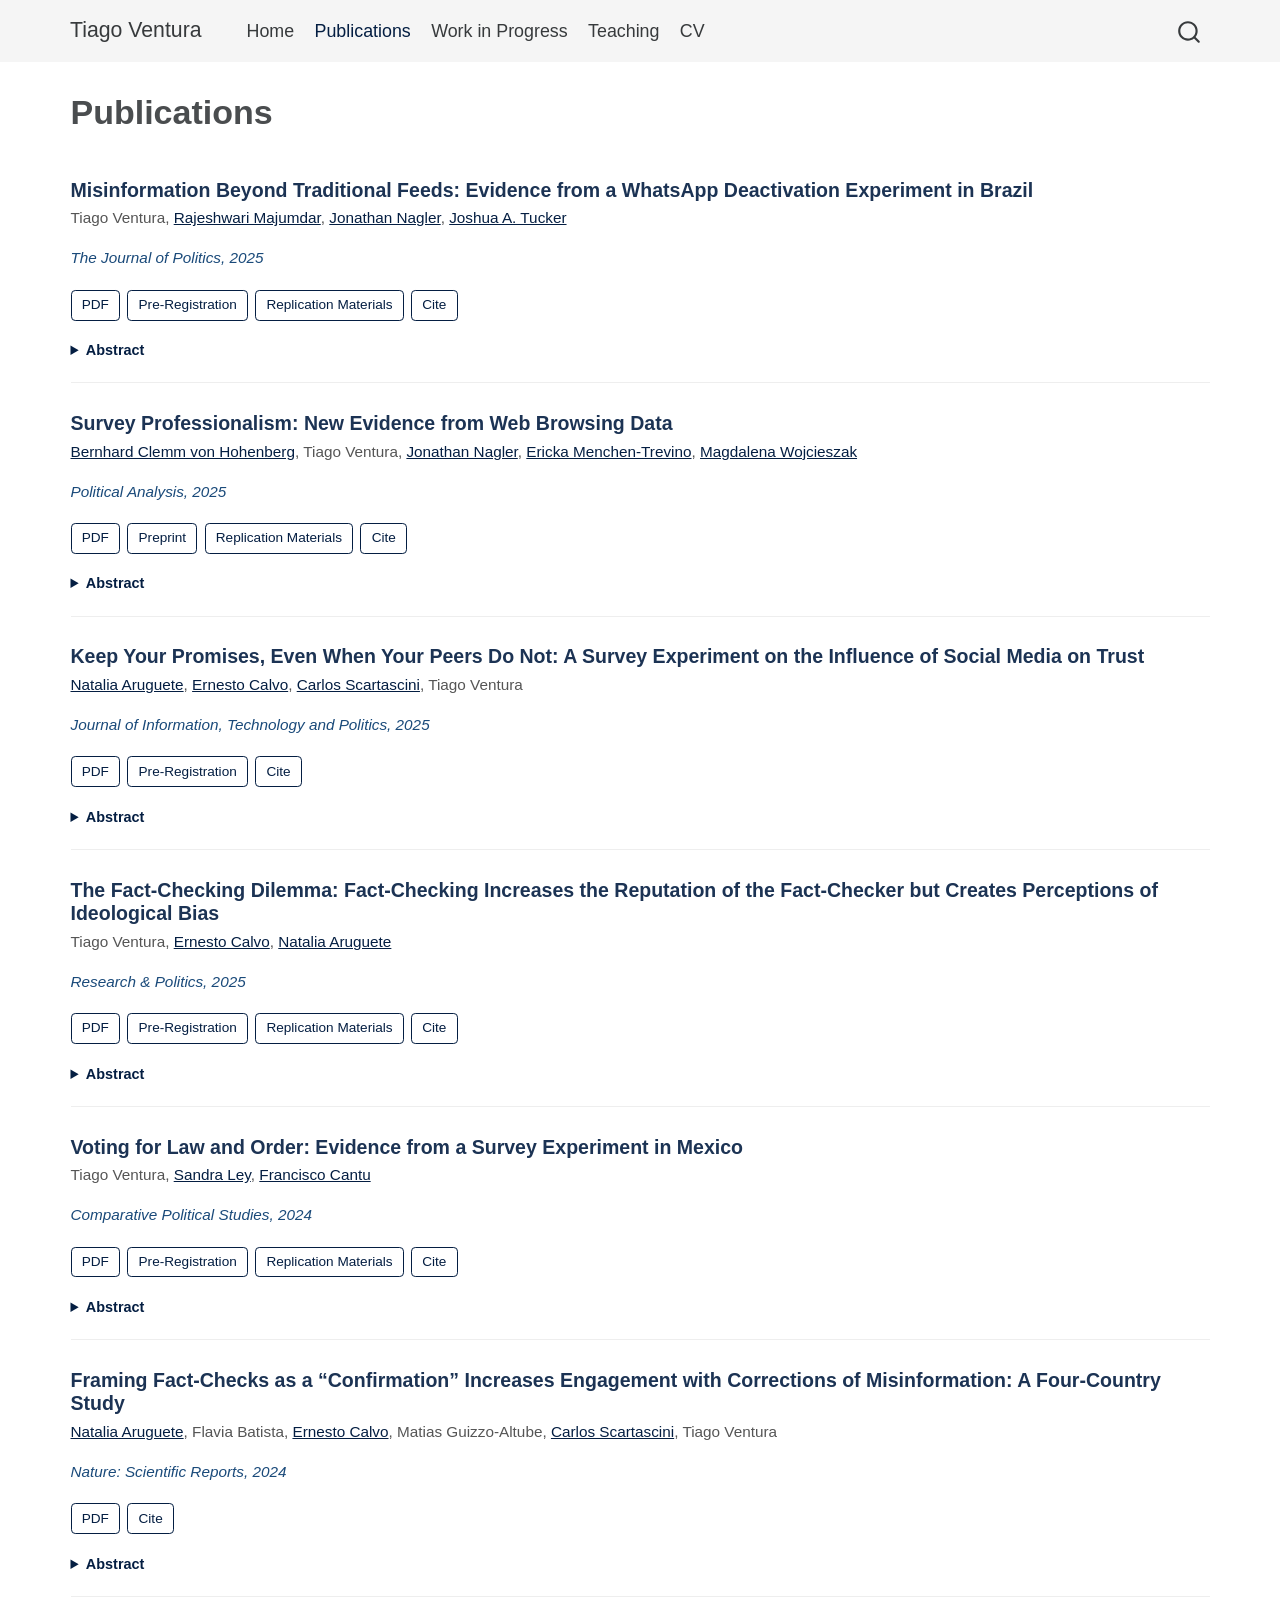
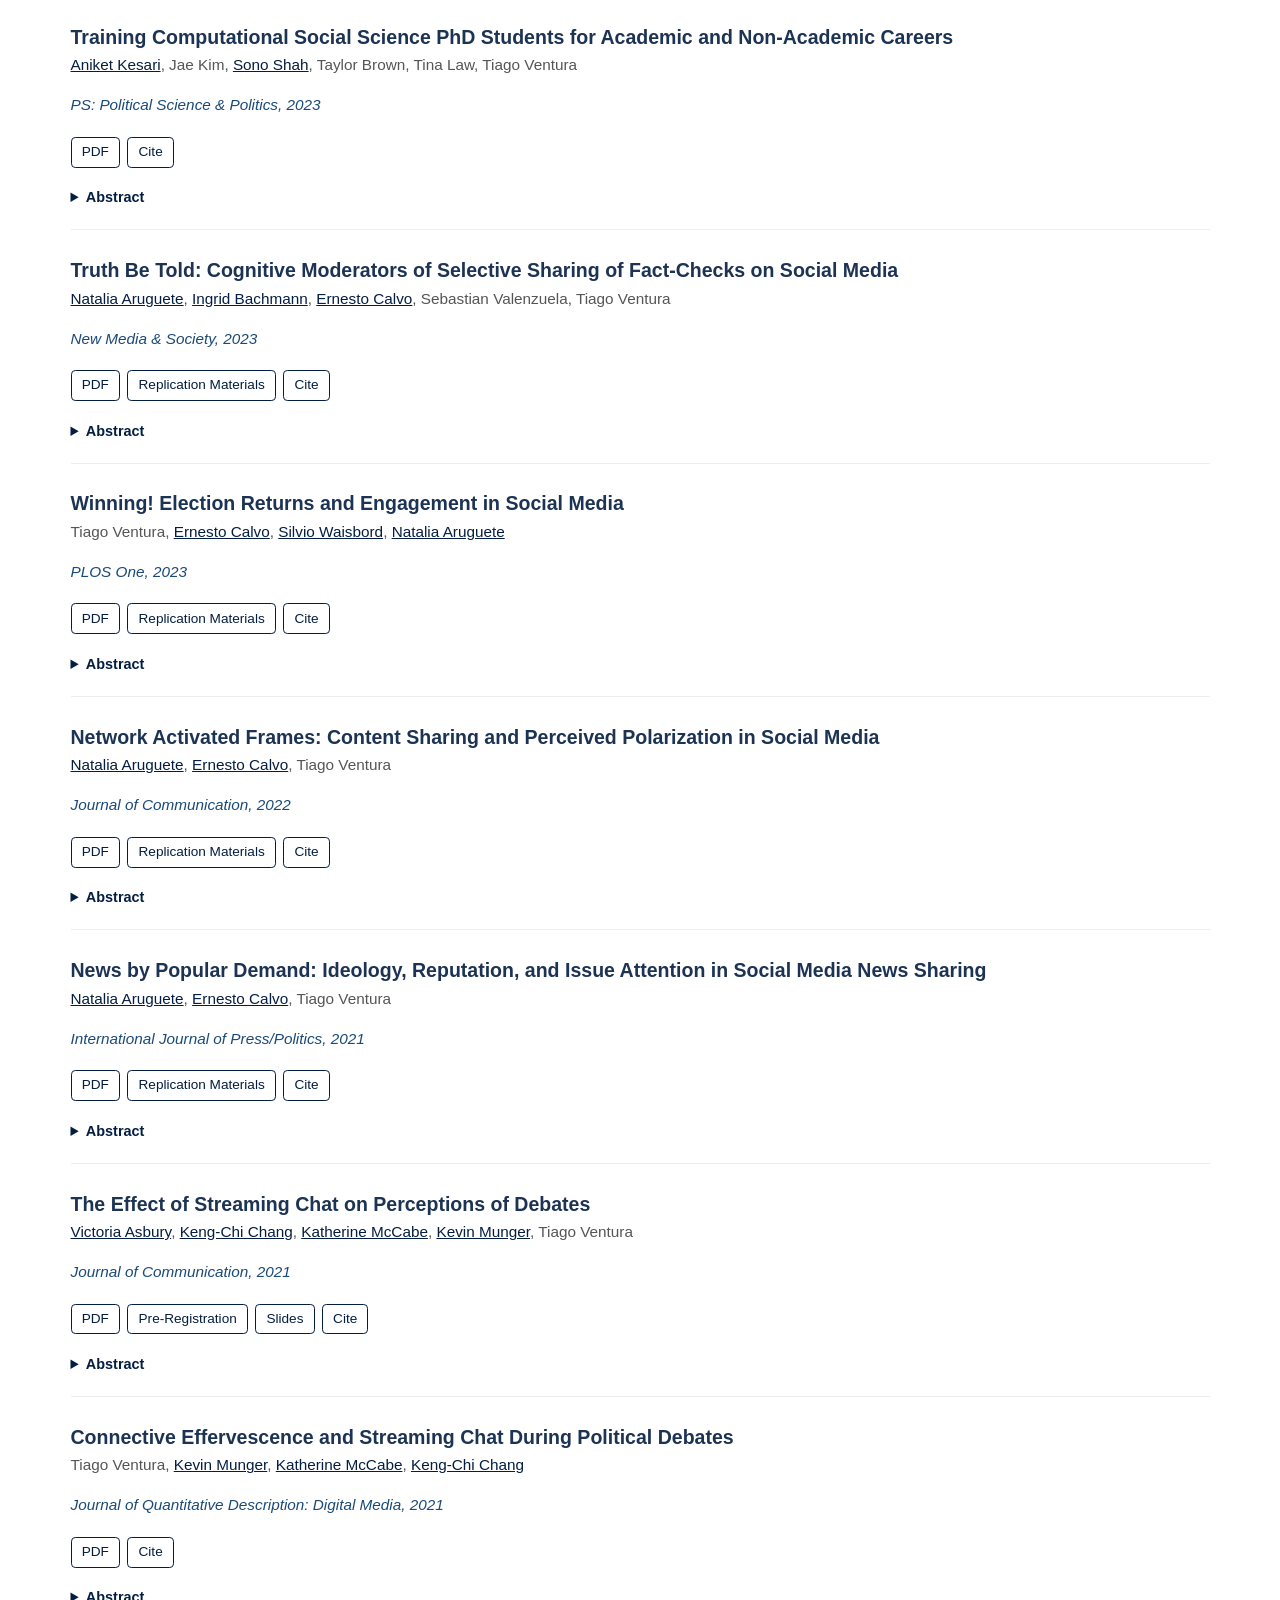
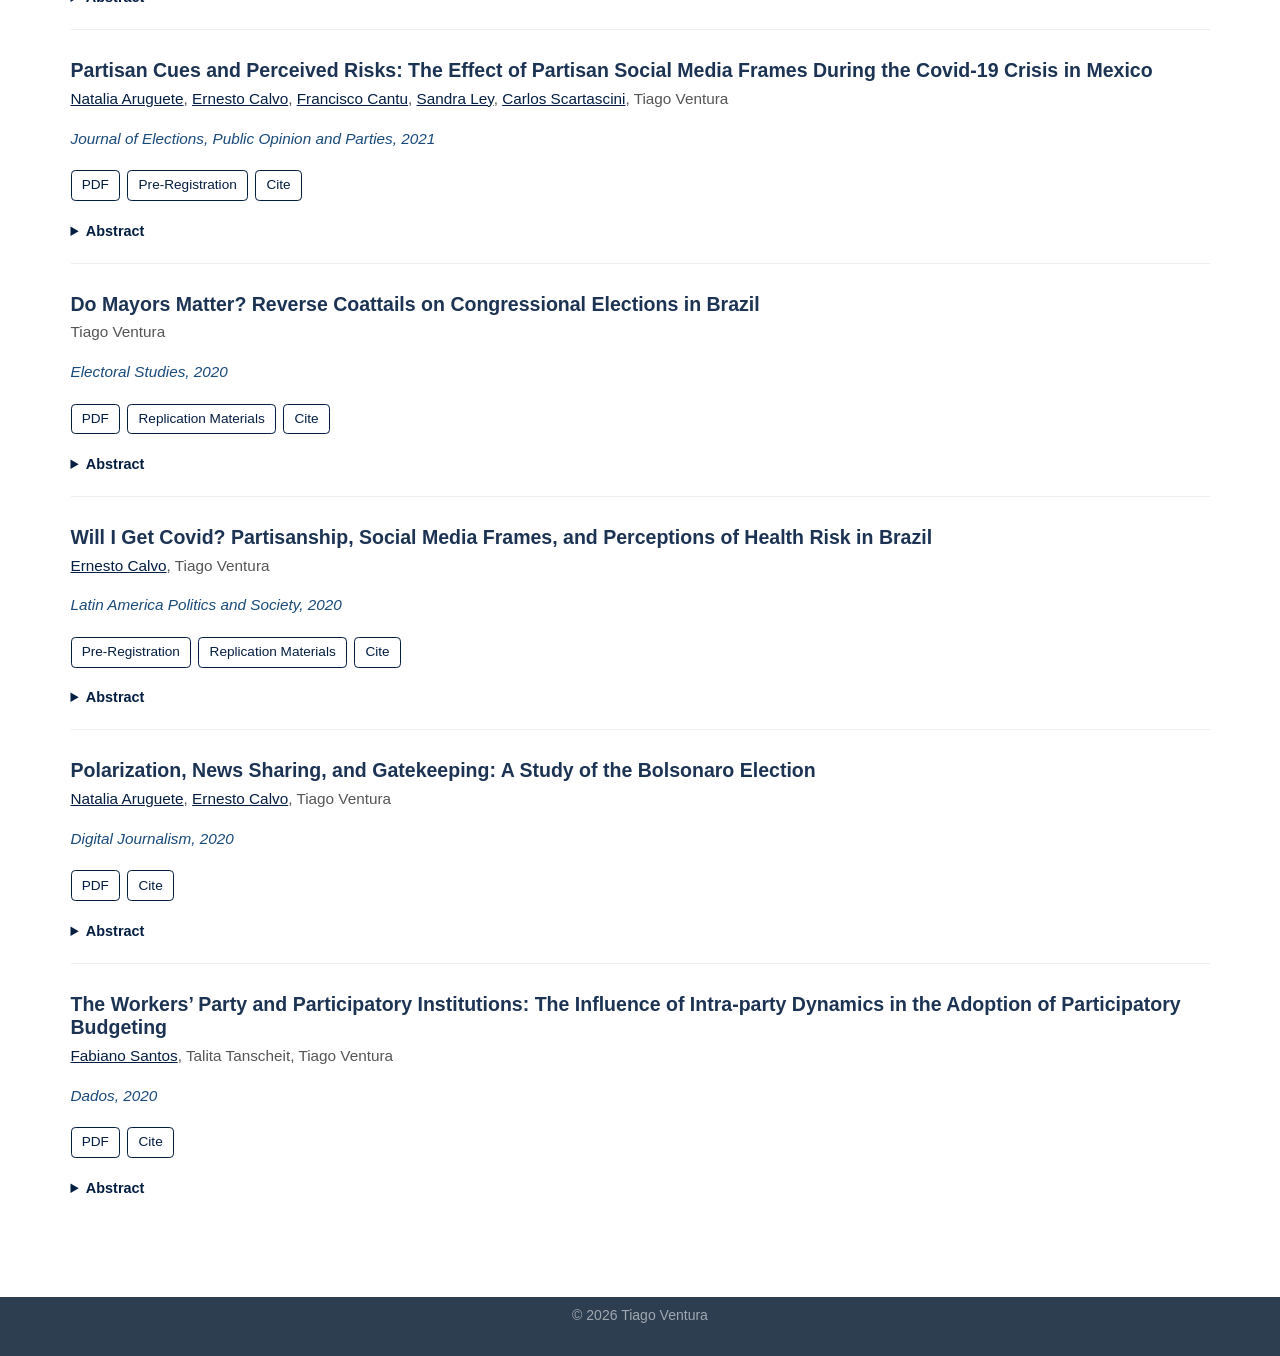
==== docs/publications/index.html @ e1213874 "Initial Quarto website migration from Hugo Academic" ====
<!DOCTYPE html>
<html xmlns="http://www.w3.org/1999/xhtml" lang="en" xml:lang="en"><head>

<meta charset="utf-8">
<meta name="generator" content="quarto-1.3.450">

<meta name="viewport" content="width=device-width, initial-scale=1.0, user-scalable=yes">


<title>Tiago Ventura - Publications</title>
<style>
code{white-space: pre-wrap;}
span.smallcaps{font-variant: small-caps;}
div.columns{display: flex; gap: min(4vw, 1.5em);}
div.column{flex: auto; overflow-x: auto;}
div.hanging-indent{margin-left: 1.5em; text-indent: -1.5em;}
ul.task-list{list-style: none;}
ul.task-list li input[type="checkbox"] {
  width: 0.8em;
  margin: 0 0.8em 0.2em -1em; /* quarto-specific, see https://github.com/quarto-dev/quarto-cli/issues/4556 */ 
  vertical-align: middle;
}
</style>


<script src="../site_libs/quarto-nav/quarto-nav.js"></script>
<script src="../site_libs/quarto-nav/headroom.min.js"></script>
<script src="../site_libs/clipboard/clipboard.min.js"></script>
<script src="../site_libs/quarto-search/autocomplete.umd.js"></script>
<script src="../site_libs/quarto-search/fuse.min.js"></script>
<script src="../site_libs/quarto-search/quarto-search.js"></script>
<meta name="quarto:offset" content="../">
<script src="../site_libs/quarto-html/quarto.js"></script>
<script src="../site_libs/quarto-html/popper.min.js"></script>
<script src="../site_libs/quarto-html/tippy.umd.min.js"></script>
<script src="../site_libs/quarto-html/anchor.min.js"></script>
<link href="../site_libs/quarto-html/tippy.css" rel="stylesheet">
<link href="../site_libs/quarto-html/quarto-syntax-highlighting.css" rel="stylesheet" id="quarto-text-highlighting-styles">
<script src="../site_libs/bootstrap/bootstrap.min.js"></script>
<link href="../site_libs/bootstrap/bootstrap-icons.css" rel="stylesheet">
<link href="../site_libs/bootstrap/bootstrap.min.css" rel="stylesheet" id="quarto-bootstrap" data-mode="light">
<script id="quarto-search-options" type="application/json">{
  "location": "navbar",
  "copy-button": false,
  "collapse-after": 3,
  "panel-placement": "end",
  "type": "overlay",
  "limit": 20,
  "language": {
    "search-no-results-text": "No results",
    "search-matching-documents-text": "matching documents",
    "search-copy-link-title": "Copy link to search",
    "search-hide-matches-text": "Hide additional matches",
    "search-more-match-text": "more match in this document",
    "search-more-matches-text": "more matches in this document",
    "search-clear-button-title": "Clear",
    "search-detached-cancel-button-title": "Cancel",
    "search-submit-button-title": "Submit",
    "search-label": "Search"
  }
}</script>
<script async="" src="https://www.googletagmanager.com/gtag/js?id=G-NC4JB8T01M"></script>

<script type="text/javascript">

window.dataLayer = window.dataLayer || [];
function gtag(){dataLayer.push(arguments);}
gtag('js', new Date());
gtag('config', 'G-NC4JB8T01M', { 'anonymize_ip': true});
</script>


<link rel="stylesheet" href="../styles.css">
</head>

<body class="nav-fixed fullcontent">

<div id="quarto-search-results"></div>
  <header id="quarto-header" class="headroom fixed-top">
    <nav class="navbar navbar-expand-lg navbar-dark ">
      <div class="navbar-container container-fluid">
      <div class="navbar-brand-container">
    <a class="navbar-brand" href="../index.html">
    <span class="navbar-title">Tiago Ventura</span>
    </a>
  </div>
            <div id="quarto-search" class="" title="Search"></div>
          <button class="navbar-toggler" type="button" data-bs-toggle="collapse" data-bs-target="#navbarCollapse" aria-controls="navbarCollapse" aria-expanded="false" aria-label="Toggle navigation" onclick="if (window.quartoToggleHeadroom) { window.quartoToggleHeadroom(); }">
  <span class="navbar-toggler-icon"></span>
</button>
          <div class="collapse navbar-collapse" id="navbarCollapse">
            <ul class="navbar-nav navbar-nav-scroll me-auto">
  <li class="nav-item">
    <a class="nav-link" href="../index.html" rel="" target="">
 <span class="menu-text">Home</span></a>
  </li>  
  <li class="nav-item">
    <a class="nav-link active" href="../publications/index.html" rel="" target="" aria-current="page">
 <span class="menu-text">Publications</span></a>
  </li>  
  <li class="nav-item">
    <a class="nav-link" href="../work-in-progress/index.html" rel="" target="">
 <span class="menu-text">Work in Progress</span></a>
  </li>  
  <li class="nav-item">
    <a class="nav-link" href="../teaching.html" rel="" target="">
 <span class="menu-text">Teaching</span></a>
  </li>  
  <li class="nav-item">
    <a class="nav-link" href="../files/cv2.pdf" rel="" target="">
 <span class="menu-text">CV</span></a>
  </li>  
</ul>
            <div class="quarto-navbar-tools ms-auto">
</div>
          </div> <!-- /navcollapse -->
      </div> <!-- /container-fluid -->
    </nav>
</header>
<!-- content -->
<div id="quarto-content" class="quarto-container page-columns page-rows-contents page-layout-article page-navbar">
<!-- sidebar -->
<!-- margin-sidebar -->
    
<!-- main -->
<main class="content" id="quarto-document-content">

<header id="title-block-header" class="quarto-title-block default">
<div class="quarto-title">
<h1 class="title">Publications</h1>
</div>



<div class="quarto-title-meta">

    
  
    
  </div>
  

</header>

<section id="misinformation-beyond-traditional-feeds-evidence-from-a-whatsapp-deactivation-experiment-in-brazil" class="level3 pub-entry">
<h3 class="anchored" data-anchor-id="misinformation-beyond-traditional-feeds-evidence-from-a-whatsapp-deactivation-experiment-in-brazil">Misinformation Beyond Traditional Feeds: Evidence from a WhatsApp Deactivation Experiment in Brazil</h3>
<div class="pub-authors">
<p>Tiago Ventura, <a href="https://r-majumdar.github.io/" target="_blank">Rajeshwari Majumdar</a>, <a href="https://as.nyu.edu/faculty/jonathan-nagler.html" target="_blank">Jonathan Nagler</a>, <a href="https://wp.nyu.edu/fas-joshuatucker/" target="_blank">Joshua A. Tucker</a></p>
</div>
<div class="pub-venue">
<p>The Journal of Politics, 2025</p>
</div>
<div class="pub-links">
<p><a href="https://www.journals.uchicago.edu/doi/10.1086/737172" target="_blank">PDF</a> <a href="https://osf.io/qxk9b" target="_blank">Pre-Registration</a> <a href="https://dataverse.harvard.edu/dataset.xhtml?persistentId=doi:10.7910/DVN/FWHDPY" target="_blank">Replication Materials</a> <a href="../files/bib/ventura2025whatsapp.bib">Cite</a></p>
</div>
<details class="pub-abstract-toggle">
<summary>
Abstract
</summary>
Most advanced democracies associate misinformation with feed-based platforms (Twitter, Facebook); but Global South countries experience misinformation via messaging apps like WhatsApp. We deploy a multimedia deactivation experiment testing misinformation exposure reduction on WhatsApp before the 2022 Brazil Presidential election. Our intervention significantly reduced false rumors recall. Consistent with mass media minimal effects theories, short-term information environment change didn’t significantly alter belief accuracy, political polarization, or well-being.
</details>
</section>
<section id="survey-professionalism-new-evidence-from-web-browsing-data" class="level3 pub-entry">
<h3 class="anchored" data-anchor-id="survey-professionalism-new-evidence-from-web-browsing-data">Survey Professionalism: New Evidence from Web Browsing Data</h3>
<div class="pub-authors">
<p><a href="https://bernhardclemm.com/" target="_blank">Bernhard Clemm von Hohenberg</a>, Tiago Ventura, <a href="https://as.nyu.edu/faculty/jonathan-nagler.html" target="_blank">Jonathan Nagler</a>, <a href="https://erickaakcire.github.io/" target="_blank">Ericka Menchen-Trevino</a>, <a href="https://communication.ucdavis.edu/people/magdalena-wojcieszak" target="_blank">Magdalena Wojcieszak</a></p>
</div>
<div class="pub-venue">
<p>Political Analysis, 2025</p>
</div>
<div class="pub-links">
<p><a href="https://www.cambridge.org/core/journals/political-analysis/article/survey-professionalism-new-evidence-from-web-browsing-data/552625B9C6C5F32BA1DD69435043C184#article" target="_blank">PDF</a> <a href="https://osf.io/preprints/osf/jxdc8_v1" target="_blank">Preprint</a> <a href="https://dataverse.harvard.edu/citation?persistentId=doi:10.7910/DVN/PY8COU" target="_blank">Replication Materials</a> <a href="../files/bib/clemm2025professional.bib">Cite</a></p>
</div>
<details class="pub-abstract-toggle">
<summary>
Abstract
</summary>
Online panels are important for political science research, but panelist compensation incentivizes “survey professionals” raising data quality concerns. We explore three US samples donating browsing data via Lucid, YouGov, Facebook (n=3,886). Survey professionalism is common but varies: conservatively 1.7% Facebook, 7.9% YouGov, 34.3% Lucid identified as professionals. Evidence professionals produce lower quality is limited: no systematic demographic/political differences from non-professionals; no more response instability. They are more likely to speed, straightline, and attempt to repeat questionnaires. We conclude professionals don’t distort research inferences despite warranted concerns.
</details>
</section>
<section id="keep-your-promises-even-when-your-peers-do-not-a-survey-experiment-on-the-influence-of-social-media-on-trust" class="level3 pub-entry">
<h3 class="anchored" data-anchor-id="keep-your-promises-even-when-your-peers-do-not-a-survey-experiment-on-the-influence-of-social-media-on-trust">Keep Your Promises, Even When Your Peers Do Not: A Survey Experiment on the Influence of Social Media on Trust</h3>
<div class="pub-authors">
<p><a href="https://scholar.google.com/citations?user=rBKBOHkAAAAJ" target="_blank">Natalia Aruguete</a>, <a href="https://gvpt.umd.edu/facultyprofile/calvo/ernesto" target="_blank">Ernesto Calvo</a>, <a href="https://www.cscartascini.org/" target="_blank">Carlos Scartascini</a>, Tiago Ventura</p>
</div>
<div class="pub-venue">
<p>Journal of Information, Technology and Politics, 2025</p>
</div>
<div class="pub-links">
<p><a href="https://www.tandfonline.com/doi/full/10.1080/19331681.2025.2502503" target="_blank">PDF</a> <a href="https://osf.io/24khj/" target="_blank">Pre-Registration</a> <a href="../files/bib/aruguete2025trust.bib">Cite</a></p>
</div>
<details class="pub-abstract-toggle">
<summary>
Abstract
</summary>
Two survey experiments (~2,300 respondents each) in Brazil and Mexico measuring the effect of partisan/polarizing social media messages on political trust and trustworthiness using a modified trust game. Results show a statistically significant decline in trust among users exposed to polarizing messages (belief others won’t fulfill pledges) with null effect on trustworthiness (we keep our pledges). The decline is larger if respondents actively like, share, or comment on the message, highlighting active engagement as a mediator in trust diminishment.
</details>
</section>
<section id="the-fact-checking-dilemma-fact-checking-increases-the-reputation-of-the-fact-checker-but-creates-perceptions-of-ideological-bias" class="level3 pub-entry">
<h3 class="anchored" data-anchor-id="the-fact-checking-dilemma-fact-checking-increases-the-reputation-of-the-fact-checker-but-creates-perceptions-of-ideological-bias">The Fact-Checking Dilemma: Fact-Checking Increases the Reputation of the Fact-Checker but Creates Perceptions of Ideological Bias</h3>
<div class="pub-authors">
<p>Tiago Ventura, <a href="https://gvpt.umd.edu/facultyprofile/calvo/ernesto" target="_blank">Ernesto Calvo</a>, <a href="https://scholar.google.com/citations?user=rBKBOHkAAAAJ" target="_blank">Natalia Aruguete</a></p>
</div>
<div class="pub-venue">
<p>Research &amp; Politics, 2025</p>
</div>
<div class="pub-links">
<p><a href="https://journals.sagepub.com/doi/10.1177/20531680251323120" target="_blank">PDF</a> <a href="https://osf.io/qxk9b" target="_blank">Pre-Registration</a> <a href="https://github.com/TiagoVentura/replication_RAP_ACV_Factchecking" target="_blank">Replication Materials</a> <a href="../files/bib/ventura2025factchecking.bib">Cite</a></p>
</div>
<details class="pub-abstract-toggle">
<summary>
Abstract
</summary>
Pre-registered survey experiment during the 2021 mid-term Argentina election when COVID-19 was polarizing (n=5,757). We exposed respondents to real tweets with COVID-19 case numbers followed by fact-checking adjudications confirming or refuting. Pro-attitudinal messages increased the fact-checker’s (Chequeado) quality rating and perceived ideological closeness. Counter-attitudinal messages also increase perceived quality with no ideology effect. Fact-checks are reputation-improving and non-backfiring. However, the intervention affects voter perception of the fact-checking organization’s ideology.
</details>
</section>
<section id="voting-for-law-and-order-evidence-from-a-survey-experiment-in-mexico" class="level3 pub-entry">
<h3 class="anchored" data-anchor-id="voting-for-law-and-order-evidence-from-a-survey-experiment-in-mexico">Voting for Law and Order: Evidence from a Survey Experiment in Mexico</h3>
<div class="pub-authors">
<p>Tiago Ventura, <a href="https://sandraley.net/" target="_blank">Sandra Ley</a>, <a href="https://franciscocantu.github.io/" target="_blank">Francisco Cantu</a></p>
</div>
<div class="pub-venue">
<p>Comparative Political Studies, 2024</p>
</div>
<div class="pub-links">
<p><a href="https://journals.sagepub.com/doi/full/10.1177/00104140231169035" target="_blank">PDF</a> <a href="https://osf.io/r7vah/" target="_blank">Pre-Registration</a> <a href="https://github.com/TiagoVentura/law_and_order_mexico_CPS" target="_blank">Replication Materials</a> <a href="../files/bib/ventura2024laworder.bib">Cite</a></p>
</div>
<details class="pub-abstract-toggle">
<summary>
Abstract
</summary>
Examines the demand-and-supply dynamic of security policies via two informational shortcuts: personal violence experiences and candidates’ profiles. We test our argument via a survey experiment in Mexico modeling voters’ support for candidates with various security proposals and use recent network model developments to measure crime exposure effects. We find higher crime victimization is associated with support for only some iron-fist policies. Results show null partisan advantage effects but reveal non-partisan heuristics (candidate professional experience) play a role in security policy preferences.
</details>
</section>
<section id="framing-fact-checks-as-a-confirmation-increases-engagement-with-corrections-of-misinformation-a-four-country-study" class="level3 pub-entry">
<h3 class="anchored" data-anchor-id="framing-fact-checks-as-a-confirmation-increases-engagement-with-corrections-of-misinformation-a-four-country-study">Framing Fact-Checks as a “Confirmation” Increases Engagement with Corrections of Misinformation: A Four-Country Study</h3>
<div class="pub-authors">
<p><a href="https://scholar.google.com/citations?user=rBKBOHkAAAAJ" target="_blank">Natalia Aruguete</a>, Flavia Batista, <a href="https://gvpt.umd.edu/facultyprofile/calvo/ernesto" target="_blank">Ernesto Calvo</a>, Matias Guizzo-Altube, <a href="https://www.cscartascini.org/" target="_blank">Carlos Scartascini</a>, Tiago Ventura</p>
</div>
<div class="pub-venue">
<p>Nature: Scientific Reports, 2024</p>
</div>
<div class="pub-links">
<p><a href="https://www.nature.com/articles/s41598-024-53337-0" target="_blank">PDF</a> <a href="../files/bib/aruguete2024vaccines.bib">Cite</a></p>
</div>
<details class="pub-abstract-toggle">
<summary>
Abstract
</summary>
Four-country survey experiment assessing the influence of confirmation/refutation frames on engagement with online fact-checks. Respondents randomly received semantically identical content affirming accurate information or refuting misinformation. Despite semantic equivalence, confirmation frames elicit higher engagement and reduce self-reported negative emotions related to polarization. Crucial for designing policy interventions to amplify fact-check exposure and reduce affective polarization.
</details>
</section>
<section id="training-computational-social-science-phd-students-for-academic-and-non-academic-careers" class="level3 pub-entry">
<h3 class="anchored" data-anchor-id="training-computational-social-science-phd-students-for-academic-and-non-academic-careers">Training Computational Social Science PhD Students for Academic and Non-Academic Careers</h3>
<div class="pub-authors">
<p><a href="https://www.aniketkesari.com/" target="_blank">Aniket Kesari</a>, Jae Kim, <a href="https://www.sonoshah.com/" target="_blank">Sono Shah</a>, Taylor Brown, Tina Law, Tiago Ventura</p>
</div>
<div class="pub-venue">
<p>PS: Political Science &amp; Politics, 2023</p>
</div>
<div class="pub-links">
<p><a href="https://www.cambridge.org/core/journals/ps-political-science-and-politics/article/training-computational-social-science-phd-students-for-academic-and-nonacademic-careers/1455690939833B9FFCAC664D4E412057" target="_blank">PDF</a> <a href="../files/bib/kesari2023pedagogy.bib">Cite</a></p>
</div>
<details class="pub-abstract-toggle">
<summary>
Abstract
</summary>
A guide to CSS training for PhD students based on the literature and collective working experiences. We contend students should supplement traditional training with CSS training in three core areas: (1) learning data science skills, (2) building a portfolio using data science for social science questions, (3) connecting with computational social scientists. We also offer recommendations for departments and professional associations.
</details>
</section>
<section id="truth-be-told-cognitive-moderators-of-selective-sharing-of-fact-checks-on-social-media" class="level3 pub-entry">
<h3 class="anchored" data-anchor-id="truth-be-told-cognitive-moderators-of-selective-sharing-of-fact-checks-on-social-media">Truth Be Told: Cognitive Moderators of Selective Sharing of Fact-Checks on Social Media</h3>
<div class="pub-authors">
<p><a href="https://scholar.google.com/citations?user=rBKBOHkAAAAJ" target="_blank">Natalia Aruguete</a>, <a href="https://comunicaciones.uc.cl/facultad/personas/ingrid-bachmann-caceres/" target="_blank">Ingrid Bachmann</a>, <a href="https://gvpt.umd.edu/facultyprofile/calvo/ernesto" target="_blank">Ernesto Calvo</a>, Sebastian Valenzuela, Tiago Ventura</p>
</div>
<div class="pub-venue">
<p>New Media &amp; Society, 2023</p>
</div>
<div class="pub-links">
<p><a href="https://journals.sagepub.com/doi/10.1177/14614448231193709" target="_blank">PDF</a> <a href="https://github.com/TiagoVentura/truth_be_told_NMS" target="_blank">Replication Materials</a> <a href="../files/bib/aruguete2023truthbetold.bib">Cite</a></p>
</div>
<details class="pub-abstract-toggle">
<summary>
Abstract
</summary>
Survey experiment (2019 Argentina election) measuring the propensity to share corrections to political misinformation randomly confirming or challenging beliefs. We find evidence of selective sharing: individuals prefer sharing pro-attitudinal rather than counter-attitudinal fact-checks. The effect is conditioned by adjudication type; respondents report higher intent to share confirmations vs refutations. Findings supported with RDD analysis of Twitter data and additional experiments.
</details>
</section>
<section id="winning-election-returns-and-engagement-in-social-media" class="level3 pub-entry">
<h3 class="anchored" data-anchor-id="winning-election-returns-and-engagement-in-social-media">Winning! Election Returns and Engagement in Social Media</h3>
<div class="pub-authors">
<p>Tiago Ventura, <a href="https://gvpt.umd.edu/facultyprofile/calvo/ernesto" target="_blank">Ernesto Calvo</a>, <a href="https://smpa.gwu.edu/silvio-waisbord" target="_blank">Silvio Waisbord</a>, <a href="https://scholar.google.com/citations?user=rBKBOHkAAAAJ" target="_blank">Natalia Aruguete</a></p>
</div>
<div class="pub-venue">
<p>PLOS One, 2023</p>
</div>
<div class="pub-links">
<p><a href="https://journals.plos.org/plosone/article?id=10.1371/journal.pone.0281475" target="_blank">PDF</a> <a href="https://github.com/TiagoVentura/winning_plosone" target="_blank">Replication Materials</a> <a href="../files/bib/ventura2023winning.bib">Cite</a></p>
</div>
<details class="pub-abstract-toggle">
<summary>
Abstract
</summary>
Analyzes social media engagement when elections are adjudicated to one contending party. We extend models of political dialogue explaining differences in engagement (time-to-retweet) when users support the winner or losers. We show users supporting the winner are more engaged with lower time-to-retweet. RDD design with data from Argentina (2019), Brazil (2018), UK (2019), and US (2016).
</details>
</section>
<section id="network-activated-frames-content-sharing-and-perceived-polarization-in-social-media" class="level3 pub-entry">
<h3 class="anchored" data-anchor-id="network-activated-frames-content-sharing-and-perceived-polarization-in-social-media">Network Activated Frames: Content Sharing and Perceived Polarization in Social Media</h3>
<div class="pub-authors">
<p><a href="https://scholar.google.com/citations?user=rBKBOHkAAAAJ" target="_blank">Natalia Aruguete</a>, <a href="https://gvpt.umd.edu/facultyprofile/calvo/ernesto" target="_blank">Ernesto Calvo</a>, Tiago Ventura</p>
</div>
<div class="pub-venue">
<p>Journal of Communication, 2022</p>
</div>
<div class="pub-links">
<p><a href="https://academic.oup.com/joc/advance-article/doi/10.1093/joc/jqac035/6767335?searchresult=1#377639098" target="_blank">PDF</a> <a href="https://github.com/TiagoVentura/Network_Activated_Frames_JoC" target="_blank">Replication Materials</a> <a href="../files/bib/aruguete2022naf.bib">Cite</a></p>
</div>
<details class="pub-abstract-toggle">
<summary>
Abstract
</summary>
Describes how the sharing behavior of interconnected users alters the content frequencies observed by peers. We label this “Network Activated Frames (NAF)” and test its mechanisms with an original image-based conjoint design replicating network activation in three surveys. Results show partisans share more content than non-partisans, and preferences become over-represented. A network of peers with cross-cutting ideological preferences amplifies disproportionate partisan frames. Implemented in Argentina, Brazil, and Mexico.
</details>
</section>
<section id="news-by-popular-demand-ideology-reputation-and-issue-attention-in-social-media-news-sharing" class="level3 pub-entry">
<h3 class="anchored" data-anchor-id="news-by-popular-demand-ideology-reputation-and-issue-attention-in-social-media-news-sharing">News by Popular Demand: Ideology, Reputation, and Issue Attention in Social Media News Sharing</h3>
<div class="pub-authors">
<p><a href="https://scholar.google.com/citations?user=rBKBOHkAAAAJ" target="_blank">Natalia Aruguete</a>, <a href="https://gvpt.umd.edu/facultyprofile/calvo/ernesto" target="_blank">Ernesto Calvo</a>, Tiago Ventura</p>
</div>
<div class="pub-venue">
<p>International Journal of Press/Politics, 2021</p>
</div>
<div class="pub-links">
<p><a href="https://journals.sagepub.com/doi/metrics/10.1177/19401612211057068" target="_blank">PDF</a> <a href="https://github.com/TiagoVentura/News_by_popular_demand_IJPP" target="_blank">Replication Materials</a> <a href="../files/bib/aruguete2021nbpd.bib">Cite</a></p>
</div>
<details class="pub-abstract-toggle">
<summary>
Abstract
</summary>
Retrieves measures of ideological congruence, issue salience, and media reputation explaining news sharing in social media. We describe how our proposed model connects to the news sharing literature. We show that if ideology and salience correlate, ideologues’ preferences become overrepresented in observational data causing heightened polarization perceptions. Tests with data from Brazil, Argentina, and the US.
</details>
</section>
<section id="the-effect-of-streaming-chat-on-perceptions-of-debates" class="level3 pub-entry">
<h3 class="anchored" data-anchor-id="the-effect-of-streaming-chat-on-perceptions-of-debates">The Effect of Streaming Chat on Perceptions of Debates</h3>
<div class="pub-authors">
<p><a href="https://victoriaasbury.com/" target="_blank">Victoria Asbury</a>, <a href="https://kengchichang.com/" target="_blank">Keng-Chi Chang</a>, <a href="https://katherinetmccabe.com/" target="_blank">Katherine McCabe</a>, <a href="https://kmunger.github.io/" target="_blank">Kevin Munger</a>, Tiago Ventura</p>
</div>
<div class="pub-venue">
<p>Journal of Communication, 2021</p>
</div>
<div class="pub-links">
<p><a href="https://academic.oup.com/joc/article/71/6/947/6415947?searchresult=1" target="_blank">PDF</a> <a href="https://osf.io/hc9fz/" target="_blank">Pre-Registration</a> <a href="../files/ACMMV_slides.pdf" target="_blank">Slides</a> <a href="../files/bib/asbury2021streaming.bib">Cite</a></p>
</div>
<details class="pub-abstract-toggle">
<summary>
Abstract
</summary>
Field experiment during the September 2019 Democratic Primary Debate. Subjects were assigned to view the debate with or without streaming chatboxes on ABC (no chatbox), FiveThirtyEight (expert chat), and Facebook (social chat). Democratic subjects in the Facebook chat condition reported lower affect towards Democrats and a worse viewing experience.
</details>
</section>
<section id="connective-effervescence-and-streaming-chat-during-political-debates" class="level3 pub-entry">
<h3 class="anchored" data-anchor-id="connective-effervescence-and-streaming-chat-during-political-debates">Connective Effervescence and Streaming Chat During Political Debates</h3>
<div class="pub-authors">
<p>Tiago Ventura, <a href="https://kmunger.github.io/" target="_blank">Kevin Munger</a>, <a href="https://katherinetmccabe.com/" target="_blank">Katherine McCabe</a>, <a href="https://kengchichang.com/" target="_blank">Keng-Chi Chang</a></p>
</div>
<div class="pub-venue">
<p>Journal of Quantitative Description: Digital Media, 2021</p>
</div>
<div class="pub-links">
<p><a href="https://journalqd.org/article/view/2573/1820" target="_blank">PDF</a> <a href="../files/bib/ventura2021effervescence.bib">Cite</a></p>
</div>
<details class="pub-abstract-toggle">
<summary>
Abstract
</summary>
Examines large samples of comments in social chat feeds during livestreamed 2020 US presidential and vice-presidential debates on ABC News, NBC News, and Fox News Facebook pages. We quantify quality features of political discussion. Results consistent with the quasi-anonymous constrained chat nature: comments are generally short, include substantial toxicity and insults, and differ significantly across platforms. Underscores the importance of studying streaming chat as a potential influence source on political attitudes and behavior.
</details>
</section>
<section id="partisan-cues-and-perceived-risks-the-effect-of-partisan-social-media-frames-during-the-covid-19-crisis-in-mexico" class="level3 pub-entry">
<h3 class="anchored" data-anchor-id="partisan-cues-and-perceived-risks-the-effect-of-partisan-social-media-frames-during-the-covid-19-crisis-in-mexico">Partisan Cues and Perceived Risks: The Effect of Partisan Social Media Frames During the Covid-19 Crisis in Mexico</h3>
<div class="pub-authors">
<p><a href="https://scholar.google.com/citations?user=rBKBOHkAAAAJ" target="_blank">Natalia Aruguete</a>, <a href="https://gvpt.umd.edu/facultyprofile/calvo/ernesto" target="_blank">Ernesto Calvo</a>, <a href="https://franciscocantu.github.io/" target="_blank">Francisco Cantu</a>, <a href="https://sandraley.net/" target="_blank">Sandra Ley</a>, <a href="https://www.cscartascini.org/" target="_blank">Carlos Scartascini</a>, Tiago Ventura</p>
</div>
<div class="pub-venue">
<p>Journal of Elections, Public Opinion and Parties, 2021</p>
</div>
<div class="pub-links">
<p><a href="../files/Calvo_Ventura_Covid_Social_Media.pdf" target="_blank">PDF</a> <a href="https://osf.io/9htsu" target="_blank">Pre-Registration</a> <a href="../files/bib/aruguete2021covid.bib">Cite</a></p>
</div>
<details class="pub-abstract-toggle">
<summary>
Abstract
</summary>
Survey experiment evaluating effects of social media exposure on health and job risk perceptions during COVID-19 in Mexico. A framing experiment with positive/negative partisan messages shows respondents are sensitive to negative frames regardless of messenger color; incumbent supporters deflect government responsibility when exposed to opposition negative frames.
</details>
</section>
<section id="do-mayors-matter-reverse-coattails-on-congressional-elections-in-brazil" class="level3 pub-entry">
<h3 class="anchored" data-anchor-id="do-mayors-matter-reverse-coattails-on-congressional-elections-in-brazil">Do Mayors Matter? Reverse Coattails on Congressional Elections in Brazil</h3>
<div class="pub-authors">
<p>Tiago Ventura</p>
</div>
<div class="pub-venue">
<p>Electoral Studies, 2020</p>
</div>
<div class="pub-links">
<p><a href="https://www.sciencedirect.com/science/article/pii/S0261379420301219?dgcid=author" target="_blank">PDF</a> <a href="https://github.com/TiagoVentura/ventura_jels_2021" target="_blank">Replication Materials</a> <a href="../files/bib/ventura2020mayors.bib">Cite</a></p>
</div>
<details class="pub-abstract-toggle">
<summary>
Abstract
</summary>
In federal democracies, parties invest in local politics to improve upper-level performance. Uses the reverse coattails concept to investigate the effects of winning local elections on national electoral dynamics in Brazil. RDD shows parties boost national performance by earning more votes on House elections in districts where members control local offices. Discusses pork access controlled by co-partisan House members and mechanical information gains. Uses Bayesian LASSO to address RDD data sparsity; demonstrates pro-large party bias on coattail effects.
</details>
</section>
<section id="will-i-get-covid-partisanship-social-media-frames-and-perceptions-of-health-risk-in-brazil" class="level3 pub-entry">
<h3 class="anchored" data-anchor-id="will-i-get-covid-partisanship-social-media-frames-and-perceptions-of-health-risk-in-brazil">Will I Get Covid? Partisanship, Social Media Frames, and Perceptions of Health Risk in Brazil</h3>
<div class="pub-authors">
<p><a href="https://gvpt.umd.edu/facultyprofile/calvo/ernesto" target="_blank">Ernesto Calvo</a>, Tiago Ventura</p>
</div>
<div class="pub-venue">
<p>Latin America Politics and Society, 2020</p>
</div>
<div class="pub-links">
<p><a href="https://osf.io/gjcvn/" target="_blank">Pre-Registration</a> <a href="https://github.com/TiagoVentura/Calvo_Ventura_LAPS_2021" target="_blank">Replication Materials</a> <a href="../files/bib/calvo2020covid.bib">Cite</a></p>
</div>
<details class="pub-abstract-toggle">
<summary>
Abstract
</summary>
Survey with embedded social media experiment during the early COVID-19 pandemic in Brazil. Descriptive results show pro-government and opposition partisans report different health and job risk expectations; job/health policy became wedge issues. Exploits survey recruitment random variation to show Presidential speech effects on TV on risk perceptions and partisanship moderation. Framing experiment models cognitive mechanisms driving partisan differences in health risk and job security perceptions during the COVID crisis.
</details>
</section>
<section id="polarization-news-sharing-and-gatekeeping-a-study-of-the-bolsonaro-election" class="level3 pub-entry">
<h3 class="anchored" data-anchor-id="polarization-news-sharing-and-gatekeeping-a-study-of-the-bolsonaro-election">Polarization, News Sharing, and Gatekeeping: A Study of the Bolsonaro Election</h3>
<div class="pub-authors">
<p><a href="https://scholar.google.com/citations?user=rBKBOHkAAAAJ" target="_blank">Natalia Aruguete</a>, <a href="https://gvpt.umd.edu/facultyprofile/calvo/ernesto" target="_blank">Ernesto Calvo</a>, Tiago Ventura</p>
</div>
<div class="pub-venue">
<p>Digital Journalism, 2020</p>
</div>
<div class="pub-links">
<p><a href="https://www.tandfonline.com/doi/abs/10.1080/21670811.2020.1852094" target="_blank">PDF</a> <a href="../files/bib/aruguete2020bolsonaro.bib">Cite</a></p>
</div>
<details class="pub-abstract-toggle">
<summary>
Abstract
</summary>
Examines how news sharing changes gatekeeping preferences of news organizations. We model users’ news sharing behavior using Twitter data and test using data from the 2018 Brazil Bolsonaro election, examining if polarized users polarize news organizations further.
</details>
</section>
<section id="the-workers-party-and-participatory-institutions-the-influence-of-intra-party-dynamics-in-the-adoption-of-participatory-budgeting" class="level3 pub-entry">
<h3 class="anchored" data-anchor-id="the-workers-party-and-participatory-institutions-the-influence-of-intra-party-dynamics-in-the-adoption-of-participatory-budgeting">The Workers’ Party and Participatory Institutions: The Influence of Intra-party Dynamics in the Adoption of Participatory Budgeting</h3>
<div class="pub-authors">
<p><a href="http://www.iesp.uerj.br/en/docentes/fabiano-guilherme-mendes-santos/" target="_blank">Fabiano Santos</a>, Talita Tanscheit, Tiago Ventura</p>
</div>
<div class="pub-venue">
<p>Dados, 2020</p>
</div>
<div class="pub-links">
<p><a href="../files/STV_PT_E_OP.pdf" target="_blank">PDF</a> <a href="../files/bib/santos2020pt.bib">Cite</a></p>
</div>
<details class="pub-abstract-toggle">
<summary>
Abstract
</summary>
Examines how internal dynamics of the Brazilian Workers’ Party (PT) influences the adoption of participatory public policies by municipal administrations. Analyzes how party internal factions interfere with participatory budget adoption. Hypothesis: adoption becomes more likely when left-wing factions have a stronger presence. Tests with logistic regression models (2005-2012).
</details>
</section>



</main> <!-- /main -->
<script id="quarto-html-after-body" type="application/javascript">
window.document.addEventListener("DOMContentLoaded", function (event) {
  const toggleBodyColorMode = (bsSheetEl) => {
    const mode = bsSheetEl.getAttribute("data-mode");
    const bodyEl = window.document.querySelector("body");
    if (mode === "dark") {
      bodyEl.classList.add("quarto-dark");
      bodyEl.classList.remove("quarto-light");
    } else {
      bodyEl.classList.add("quarto-light");
      bodyEl.classList.remove("quarto-dark");
    }
  }
  const toggleBodyColorPrimary = () => {
    const bsSheetEl = window.document.querySelector("link#quarto-bootstrap");
    if (bsSheetEl) {
      toggleBodyColorMode(bsSheetEl);
    }
  }
  toggleBodyColorPrimary();  
  const icon = "";
  const anchorJS = new window.AnchorJS();
  anchorJS.options = {
    placement: 'right',
    icon: icon
  };
  anchorJS.add('.anchored');
  const isCodeAnnotation = (el) => {
    for (const clz of el.classList) {
      if (clz.startsWith('code-annotation-')) {                     
        return true;
      }
    }
    return false;
  }
  const clipboard = new window.ClipboardJS('.code-copy-button', {
    text: function(trigger) {
      const codeEl = trigger.previousElementSibling.cloneNode(true);
      for (const childEl of codeEl.children) {
        if (isCodeAnnotation(childEl)) {
          childEl.remove();
        }
      }
      return codeEl.innerText;
    }
  });
  clipboard.on('success', function(e) {
    // button target
    const button = e.trigger;
    // don't keep focus
    button.blur();
    // flash "checked"
    button.classList.add('code-copy-button-checked');
    var currentTitle = button.getAttribute("title");
    button.setAttribute("title", "Copied!");
    let tooltip;
    if (window.bootstrap) {
      button.setAttribute("data-bs-toggle", "tooltip");
      button.setAttribute("data-bs-placement", "left");
      button.setAttribute("data-bs-title", "Copied!");
      tooltip = new bootstrap.Tooltip(button, 
        { trigger: "manual", 
          customClass: "code-copy-button-tooltip",
          offset: [0, -8]});
      tooltip.show();    
    }
    setTimeout(function() {
      if (tooltip) {
        tooltip.hide();
        button.removeAttribute("data-bs-title");
        button.removeAttribute("data-bs-toggle");
        button.removeAttribute("data-bs-placement");
      }
      button.setAttribute("title", currentTitle);
      button.classList.remove('code-copy-button-checked');
    }, 1000);
    // clear code selection
    e.clearSelection();
  });
  function tippyHover(el, contentFn) {
    const config = {
      allowHTML: true,
      content: contentFn,
      maxWidth: 500,
      delay: 100,
      arrow: false,
      appendTo: function(el) {
          return el.parentElement;
      },
      interactive: true,
      interactiveBorder: 10,
      theme: 'quarto',
      placement: 'bottom-start'
    };
    window.tippy(el, config); 
  }
  const noterefs = window.document.querySelectorAll('a[role="doc-noteref"]');
  for (var i=0; i<noterefs.length; i++) {
    const ref = noterefs[i];
    tippyHover(ref, function() {
      // use id or data attribute instead here
      let href = ref.getAttribute('data-footnote-href') || ref.getAttribute('href');
      try { href = new URL(href).hash; } catch {}
      const id = href.replace(/^#\/?/, "");
      const note = window.document.getElementById(id);
      return note.innerHTML;
    });
  }
      let selectedAnnoteEl;
      const selectorForAnnotation = ( cell, annotation) => {
        let cellAttr = 'data-code-cell="' + cell + '"';
        let lineAttr = 'data-code-annotation="' +  annotation + '"';
        const selector = 'span[' + cellAttr + '][' + lineAttr + ']';
        return selector;
      }
      const selectCodeLines = (annoteEl) => {
        const doc = window.document;
        const targetCell = annoteEl.getAttribute("data-target-cell");
        const targetAnnotation = annoteEl.getAttribute("data-target-annotation");
        const annoteSpan = window.document.querySelector(selectorForAnnotation(targetCell, targetAnnotation));
        const lines = annoteSpan.getAttribute("data-code-lines").split(",");
        const lineIds = lines.map((line) => {
          return targetCell + "-" + line;
        })
        let top = null;
        let height = null;
        let parent = null;
        if (lineIds.length > 0) {
            //compute the position of the single el (top and bottom and make a div)
            const el = window.document.getElementById(lineIds[0]);
            top = el.offsetTop;
            height = el.offsetHeight;
            parent = el.parentElement.parentElement;
          if (lineIds.length > 1) {
            const lastEl = window.document.getElementById(lineIds[lineIds.length - 1]);
            const bottom = lastEl.offsetTop + lastEl.offsetHeight;
            height = bottom - top;
          }
          if (top !== null && height !== null && parent !== null) {
            // cook up a div (if necessary) and position it 
            let div = window.document.getElementById("code-annotation-line-highlight");
            if (div === null) {
              div = window.document.createElement("div");
              div.setAttribute("id", "code-annotation-line-highlight");
              div.style.position = 'absolute';
              parent.appendChild(div);
            }
            div.style.top = top - 2 + "px";
            div.style.height = height + 4 + "px";
            let gutterDiv = window.document.getElementById("code-annotation-line-highlight-gutter");
            if (gutterDiv === null) {
              gutterDiv = window.document.createElement("div");
              gutterDiv.setAttribute("id", "code-annotation-line-highlight-gutter");
              gutterDiv.style.position = 'absolute';
              const codeCell = window.document.getElementById(targetCell);
              const gutter = codeCell.querySelector('.code-annotation-gutter');
              gutter.appendChild(gutterDiv);
            }
            gutterDiv.style.top = top - 2 + "px";
            gutterDiv.style.height = height + 4 + "px";
          }
          selectedAnnoteEl = annoteEl;
        }
      };
      const unselectCodeLines = () => {
        const elementsIds = ["code-annotation-line-highlight", "code-annotation-line-highlight-gutter"];
        elementsIds.forEach((elId) => {
          const div = window.document.getElementById(elId);
          if (div) {
            div.remove();
          }
        });
        selectedAnnoteEl = undefined;
      };
      // Attach click handler to the DT
      const annoteDls = window.document.querySelectorAll('dt[data-target-cell]');
      for (const annoteDlNode of annoteDls) {
        annoteDlNode.addEventListener('click', (event) => {
          const clickedEl = event.target;
          if (clickedEl !== selectedAnnoteEl) {
            unselectCodeLines();
            const activeEl = window.document.querySelector('dt[data-target-cell].code-annotation-active');
            if (activeEl) {
              activeEl.classList.remove('code-annotation-active');
            }
            selectCodeLines(clickedEl);
            clickedEl.classList.add('code-annotation-active');
          } else {
            // Unselect the line
            unselectCodeLines();
            clickedEl.classList.remove('code-annotation-active');
          }
        });
      }
  const findCites = (el) => {
    const parentEl = el.parentElement;
    if (parentEl) {
      const cites = parentEl.dataset.cites;
      if (cites) {
        return {
          el,
          cites: cites.split(' ')
        };
      } else {
        return findCites(el.parentElement)
      }
    } else {
      return undefined;
    }
  };
  var bibliorefs = window.document.querySelectorAll('a[role="doc-biblioref"]');
  for (var i=0; i<bibliorefs.length; i++) {
    const ref = bibliorefs[i];
    const citeInfo = findCites(ref);
    if (citeInfo) {
      tippyHover(citeInfo.el, function() {
        var popup = window.document.createElement('div');
        citeInfo.cites.forEach(function(cite) {
          var citeDiv = window.document.createElement('div');
          citeDiv.classList.add('hanging-indent');
          citeDiv.classList.add('csl-entry');
          var biblioDiv = window.document.getElementById('ref-' + cite);
          if (biblioDiv) {
            citeDiv.innerHTML = biblioDiv.innerHTML;
          }
          popup.appendChild(citeDiv);
        });
        return popup.innerHTML;
      });
    }
  }
});
</script>
</div> <!-- /content -->
<footer class="footer">
  <div class="nav-footer">
    <div class="nav-footer-left">
      &nbsp;
    </div>   
    <div class="nav-footer-center">© 2026 Tiago Ventura</div>
    <div class="nav-footer-right">
      &nbsp;
    </div>
  </div>
</footer>



</body></html>
---- docs/site_libs/quarto-html/tippy.css ----
.tippy-box[data-animation=fade][data-state=hidden]{opacity:0}[data-tippy-root]{max-width:calc(100vw - 10px)}.tippy-box{position:relative;background-color:#333;color:#fff;border-radius:4px;font-size:14px;line-height:1.4;white-space:normal;outline:0;transition-property:transform,visibility,opacity}.tippy-box[data-placement^=top]>.tippy-arrow{bottom:0}.tippy-box[data-placement^=top]>.tippy-arrow:before{bottom:-7px;left:0;border-width:8px 8px 0;border-top-color:initial;transform-origin:center top}.tippy-box[data-placement^=bottom]>.tippy-arrow{top:0}.tippy-box[data-placement^=bottom]>.tippy-arrow:before{top:-7px;left:0;border-width:0 8px 8px;border-bottom-color:initial;transform-origin:center bottom}.tippy-box[data-placement^=left]>.tippy-arrow{right:0}.tippy-box[data-placement^=left]>.tippy-arrow:before{border-width:8px 0 8px 8px;border-left-color:initial;right:-7px;transform-origin:center left}.tippy-box[data-placement^=right]>.tippy-arrow{left:0}.tippy-box[data-placement^=right]>.tippy-arrow:before{left:-7px;border-width:8px 8px 8px 0;border-right-color:initial;transform-origin:center right}.tippy-box[data-inertia][data-state=visible]{transition-timing-function:cubic-bezier(.54,1.5,.38,1.11)}.tippy-arrow{width:16px;height:16px;color:#333}.tippy-arrow:before{content:"";position:absolute;border-color:transparent;border-style:solid}.tippy-content{position:relative;padding:5px 9px;z-index:1}
---- docs/site_libs/quarto-html/quarto-syntax-highlighting.css ----
/* quarto syntax highlight colors */
:root {
  --quarto-hl-ot-color: #003B4F;
  --quarto-hl-at-color: #657422;
  --quarto-hl-ss-color: #20794D;
  --quarto-hl-an-color: #5E5E5E;
  --quarto-hl-fu-color: #4758AB;
  --quarto-hl-st-color: #20794D;
  --quarto-hl-cf-color: #003B4F;
  --quarto-hl-op-color: #5E5E5E;
  --quarto-hl-er-color: #AD0000;
  --quarto-hl-bn-color: #AD0000;
  --quarto-hl-al-color: #AD0000;
  --quarto-hl-va-color: #111111;
  --quarto-hl-bu-color: inherit;
  --quarto-hl-ex-color: inherit;
  --quarto-hl-pp-color: #AD0000;
  --quarto-hl-in-color: #5E5E5E;
  --quarto-hl-vs-color: #20794D;
  --quarto-hl-wa-color: #5E5E5E;
  --quarto-hl-do-color: #5E5E5E;
  --quarto-hl-im-color: #00769E;
  --quarto-hl-ch-color: #20794D;
  --quarto-hl-dt-color: #AD0000;
  --quarto-hl-fl-color: #AD0000;
  --quarto-hl-co-color: #5E5E5E;
  --quarto-hl-cv-color: #5E5E5E;
  --quarto-hl-cn-color: #8f5902;
  --quarto-hl-sc-color: #5E5E5E;
  --quarto-hl-dv-color: #AD0000;
  --quarto-hl-kw-color: #003B4F;
}

/* other quarto variables */
:root {
  --quarto-font-monospace: SFMono-Regular, Menlo, Monaco, Consolas, "Liberation Mono", "Courier New", monospace;
}

pre > code.sourceCode > span {
  color: #003B4F;
}

code span {
  color: #003B4F;
}

code.sourceCode > span {
  color: #003B4F;
}

div.sourceCode,
div.sourceCode pre.sourceCode {
  color: #003B4F;
}

code span.ot {
  color: #003B4F;
  font-style: inherit;
}

code span.at {
  color: #657422;
  font-style: inherit;
}

code span.ss {
  color: #20794D;
  font-style: inherit;
}

code span.an {
  color: #5E5E5E;
  font-style: inherit;
}

code span.fu {
  color: #4758AB;
  font-style: inherit;
}

code span.st {
  color: #20794D;
  font-style: inherit;
}

code span.cf {
  color: #003B4F;
  font-style: inherit;
}

code span.op {
  color: #5E5E5E;
  font-style: inherit;
}

code span.er {
  color: #AD0000;
  font-style: inherit;
}

code span.bn {
  color: #AD0000;
  font-style: inherit;
}

code span.al {
  color: #AD0000;
  font-style: inherit;
}

code span.va {
  color: #111111;
  font-style: inherit;
}

code span.bu {
  font-style: inherit;
}

code span.ex {
  font-style: inherit;
}

code span.pp {
  color: #AD0000;
  font-style: inherit;
}

code span.in {
  color: #5E5E5E;
  font-style: inherit;
}

code span.vs {
  color: #20794D;
  font-style: inherit;
}

code span.wa {
  color: #5E5E5E;
  font-style: italic;
}

code span.do {
  color: #5E5E5E;
  font-style: italic;
}

code span.im {
  color: #00769E;
  font-style: inherit;
}

code span.ch {
  color: #20794D;
  font-style: inherit;
}

code span.dt {
  color: #AD0000;
  font-style: inherit;
}

code span.fl {
  color: #AD0000;
  font-style: inherit;
}

code span.co {
  color: #5E5E5E;
  font-style: inherit;
}

code span.cv {
  color: #5E5E5E;
  font-style: italic;
}

code span.cn {
  color: #8f5902;
  font-style: inherit;
}

code span.sc {
  color: #5E5E5E;
  font-style: inherit;
}

code span.dv {
  color: #AD0000;
  font-style: inherit;
}

code span.kw {
  color: #003B4F;
  font-style: inherit;
}

.prevent-inlining {
  content: "</";
}

/*# sourceMappingURL=debc5d5d77c3f9108843748ff7464032.css.map */
---- docs/styles.css ----
/* Additional CSS overrides */
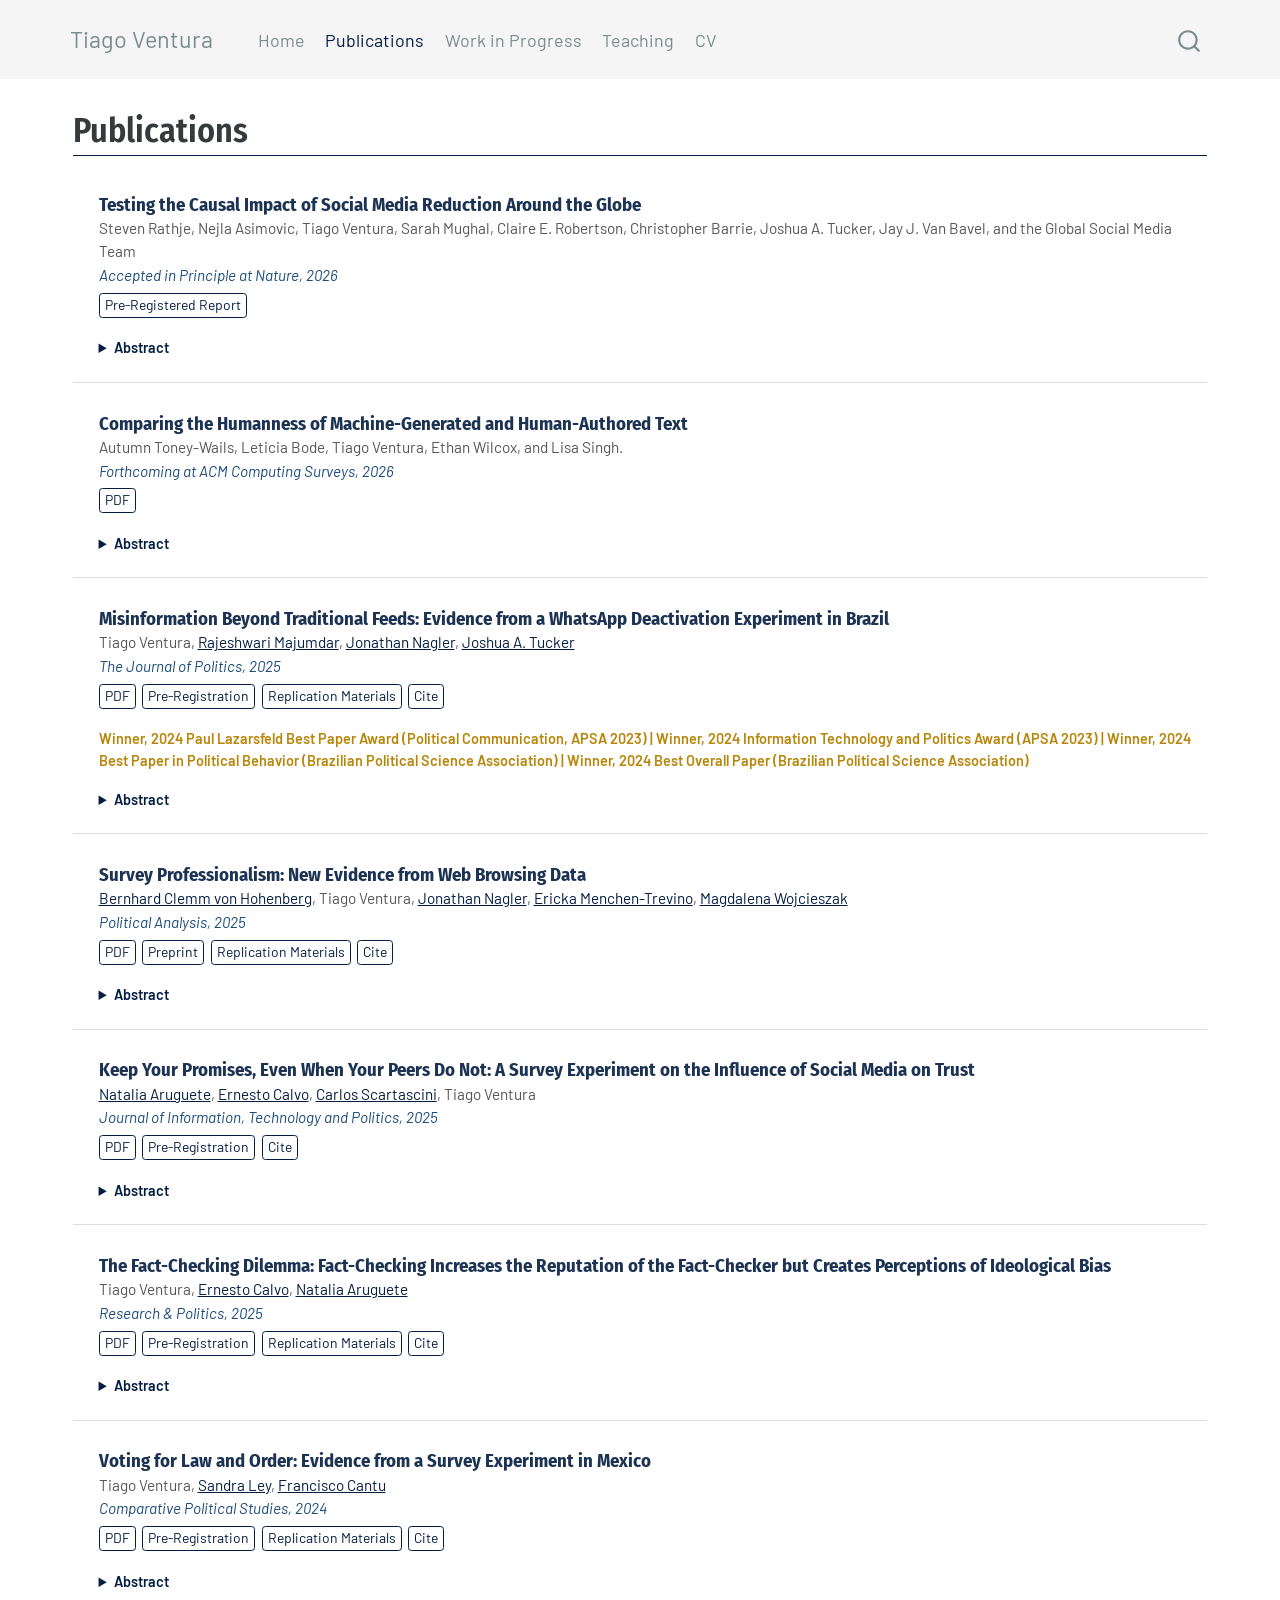
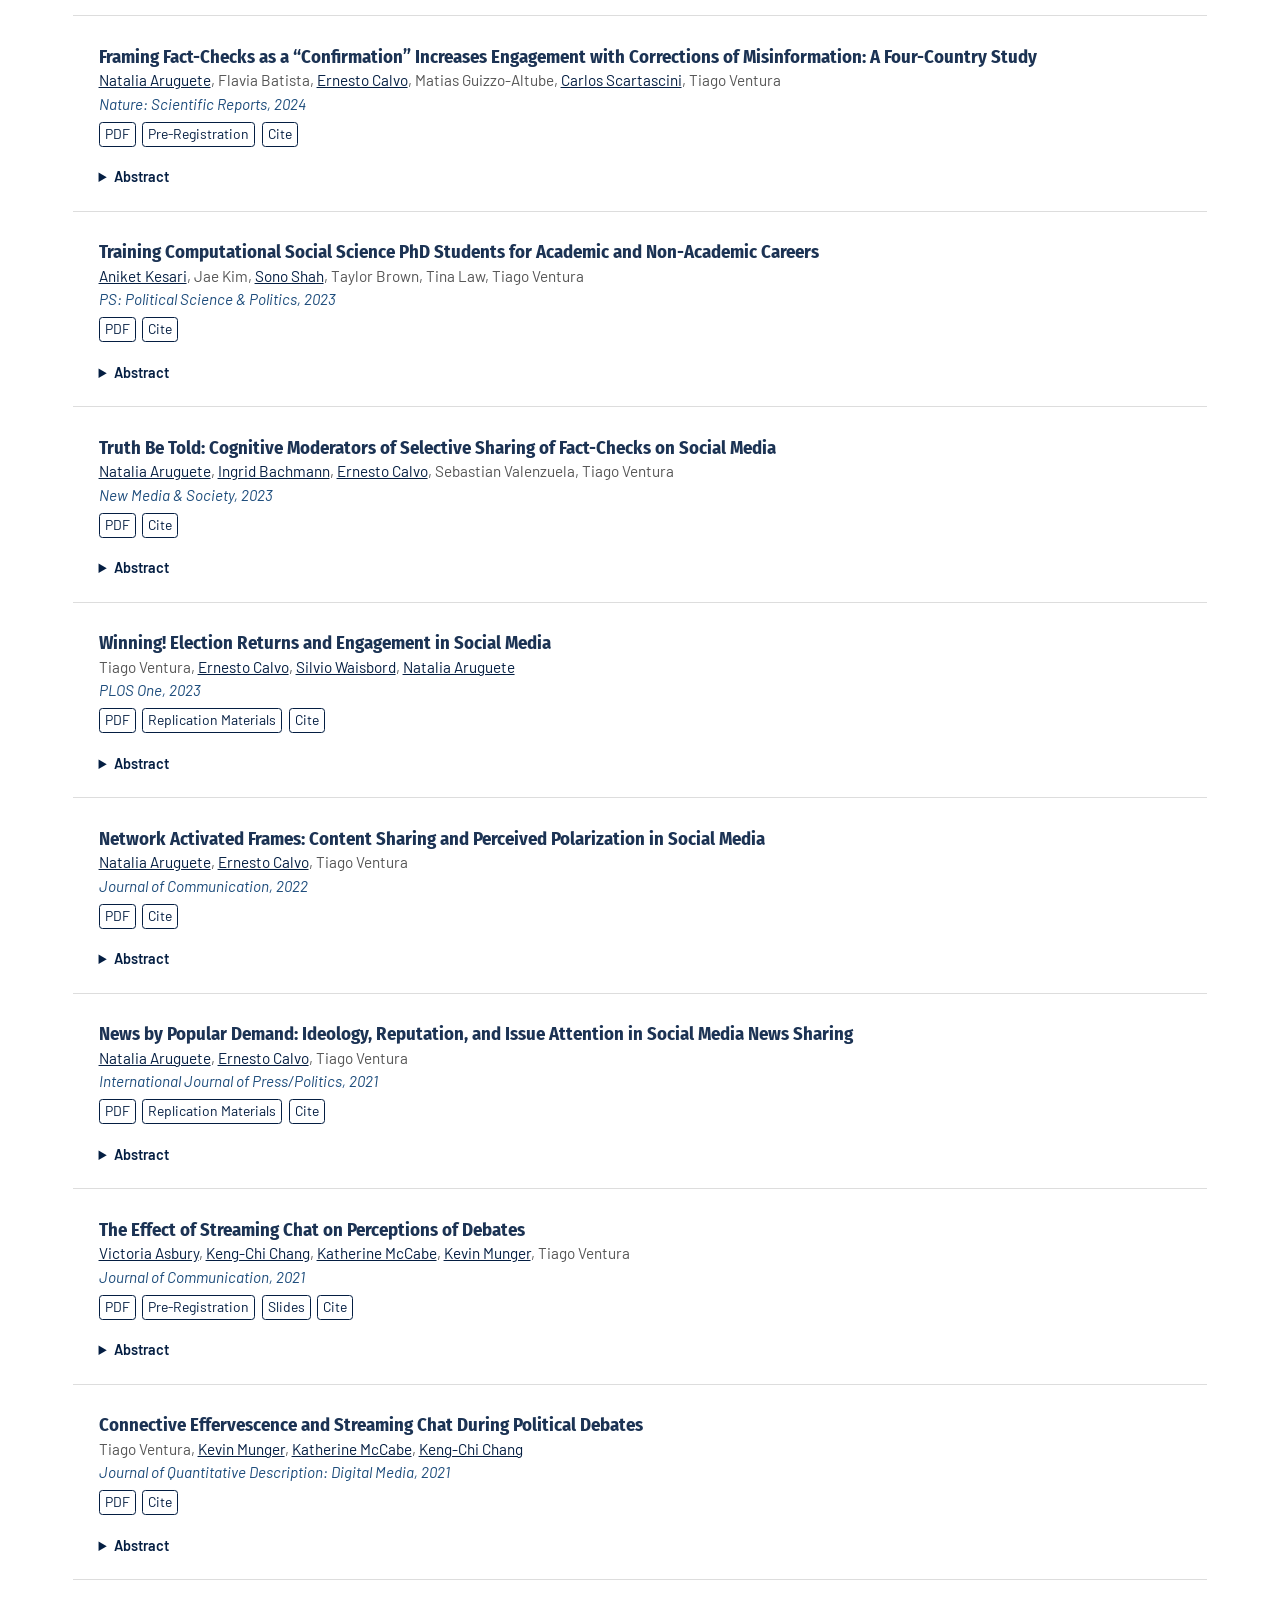
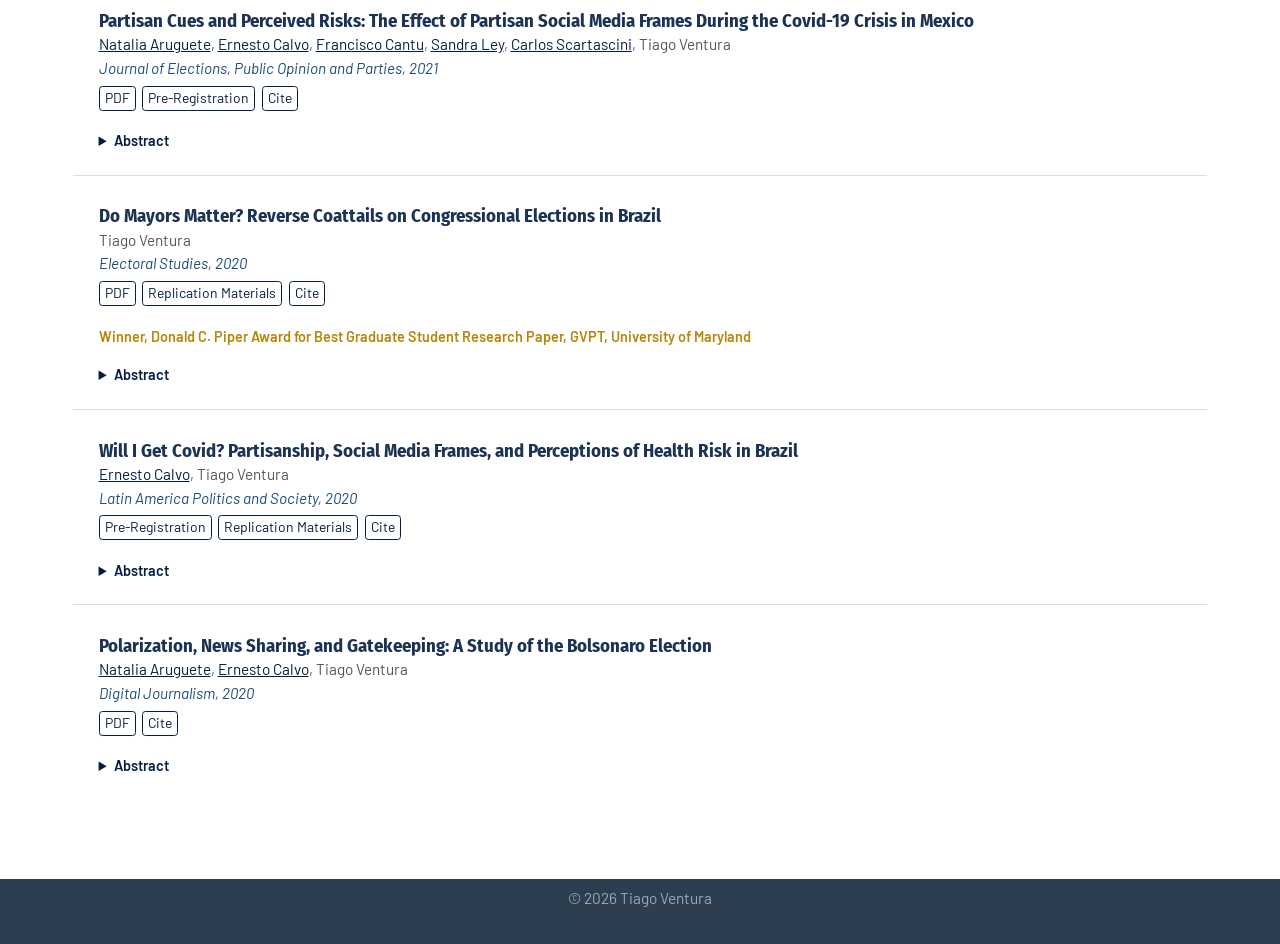
==== commit 7bf93e92: "Update site: Flatly theme, awards, tighter layout, CV fixes, custom domain - Switch theme from Cosmo" ====
--- a/docs/publications/index.html
+++ b/docs/publications/index.html
@@ -107,7 +107,7 @@
  <span class="menu-text">Teaching</span></a>
   </li>  
   <li class="nav-item">
-    <a class="nav-link" href="../files/cv2.pdf" rel="" target="">
+    <a class="nav-link" href="../cv.pdf" rel="" target="">
  <span class="menu-text">CV</span></a>
   </li>  
 </ul>
@@ -142,6 +142,42 @@
 
 </header>
 
+<section id="testing-the-causal-impact-of-social-media-reduction-around-the-globe" class="level3 pub-entry">
+<h3 class="anchored" data-anchor-id="testing-the-causal-impact-of-social-media-reduction-around-the-globe">Testing the Causal Impact of Social Media Reduction Around the Globe</h3>
+<div class="pub-authors">
+<p>Steven Rathje, Nejla Asimovic, Tiago Ventura, Sarah Mughal, Claire E. Robertson, Christopher Barrie, Joshua A. Tucker, Jay J. Van Bavel, and the Global Social Media Team</p>
+</div>
+<div class="pub-venue">
+<p>Accepted in Principle at Nature, 2026</p>
+</div>
+<div class="pub-links">
+<p><a href="https://osf.io/preprints/psyarxiv/ujtxa_v1" target="_blank">Pre-Registered Report</a></p>
+</div>
+<details class="pub-abstract-toggle">
+<summary>
+Abstract
+</summary>
+More than half of the world’s population uses social media. There is widespread debate among the public, politicians, and academics about social media’s impact on important outcomes, such as intergroup conflict and well-being. However, most prior research on the impact of social media relies on samples from the United States and Western Europe, despite emerging evidence suggesting that the impact of social media is likely to differ across the globe. Building on the results of pilot experiments from three countries (n = 894), we plan to conduct a global field experiment to measure the causal impact of reducing social media usage for two weeks across 23 countries (projected n &gt; 8,000). We will then test how social media reduction influences four main outcomes: news knowledge, exposure to online hostility, intergroup attitudes, and well-being. We will also explore how the effects of social media reduction vary across world regions, focusing on three theoretically-informed country-level moderators: income level, inequality, and democratic strength. This large-scale, high-powered field experiment, and the global dataset resulting from it, will offer rare causal evidence to inform ongoing debates about the impact of social media and how it varies around the world.
+</details>
+</section>
+<section id="comparing-the-humanness-of-machine-generated-and-human-authored-text" class="level3 pub-entry">
+<h3 class="anchored" data-anchor-id="comparing-the-humanness-of-machine-generated-and-human-authored-text">Comparing the Humanness of Machine-Generated and Human-Authored Text</h3>
+<div class="pub-authors">
+<p>Autumn Toney-Wails, Leticia Bode, Tiago Ventura, Ethan Wilcox, and Lisa Singh.</p>
+</div>
+<div class="pub-venue">
+<p>Forthcoming at ACM Computing Surveys, 2026</p>
+</div>
+<div class="pub-links">
+<p><a href="" target="_blank">PDF</a></p>
+</div>
+<details class="pub-abstract-toggle">
+<summary>
+Abstract
+</summary>
+As chatbots have become more commonplace writing tools, a need exists to understand the breadth of research about the humanness of machine-generated text via techniques that extend beyond the traditional Turing Test, in both dialogue (e.g., conversing with a chatbot) and non-dialogue (e.g., reading a news article) scenarios. To fill this gap and support future work, we synthesize current literature that examines and identifies humanness features of written communication generated with the state-of-the-art generative pre-trained transformer language models, provide a working definition of humanness, propose a text-based humanness taxonomy based on linguistic properties, and identify current research gaps
+</details>
+</section>
 <section id="misinformation-beyond-traditional-feeds-evidence-from-a-whatsapp-deactivation-experiment-in-brazil" class="level3 pub-entry">
 <h3 class="anchored" data-anchor-id="misinformation-beyond-traditional-feeds-evidence-from-a-whatsapp-deactivation-experiment-in-brazil">Misinformation Beyond Traditional Feeds: Evidence from a WhatsApp Deactivation Experiment in Brazil</h3>
 <div class="pub-authors">
@@ -153,6 +189,9 @@
 <div class="pub-links">
 <p><a href="https://www.journals.uchicago.edu/doi/10.1086/737172" target="_blank">PDF</a> <a href="https://osf.io/qxk9b" target="_blank">Pre-Registration</a> <a href="https://dataverse.harvard.edu/dataset.xhtml?persistentId=doi:10.7910/DVN/FWHDPY" target="_blank">Replication Materials</a> <a href="../files/bib/ventura2025whatsapp.bib">Cite</a></p>
 </div>
+<div class="pub-award">
+<p>Winner, 2024 Paul Lazarsfeld Best Paper Award (Political Communication, APSA 2023) | Winner, 2024 Information Technology and Politics Award (APSA 2023) | Winner, 2024 Best Paper in Political Behavior (Brazilian Political Science Association) | Winner, 2024 Best Overall Paper (Brazilian Political Science Association)</p>
+</div>
 <details class="pub-abstract-toggle">
 <summary>
 Abstract
@@ -241,7 +280,7 @@
 <p>Nature: Scientific Reports, 2024</p>
 </div>
 <div class="pub-links">
-<p><a href="https://www.nature.com/articles/s41598-024-53337-0" target="_blank">PDF</a> <a href="../files/bib/aruguete2024vaccines.bib">Cite</a></p>
+<p><a href="https://www.nature.com/articles/s41598-024-53337-0" target="_blank">PDF</a> <a href="https://osf.io/" target="_blank">Pre-Registration</a> <a href="../files/bib/aruguete2024vaccines.bib">Cite</a></p>
 </div>
 <details class="pub-abstract-toggle">
 <summary>
@@ -277,7 +316,7 @@
 <p>New Media &amp; Society, 2023</p>
 </div>
 <div class="pub-links">
-<p><a href="https://journals.sagepub.com/doi/10.1177/14614448231193709" target="_blank">PDF</a> <a href="https://github.com/TiagoVentura/truth_be_told_NMS" target="_blank">Replication Materials</a> <a href="../files/bib/aruguete2023truthbetold.bib">Cite</a></p>
+<p><a href="https://journals.sagepub.com/doi/10.1177/14614448231193709" target="_blank">PDF</a> <a href="../files/bib/aruguete2023truthbetold.bib">Cite</a></p>
 </div>
 <details class="pub-abstract-toggle">
 <summary>
@@ -313,7 +352,7 @@
 <p>Journal of Communication, 2022</p>
 </div>
 <div class="pub-links">
-<p><a href="https://academic.oup.com/joc/advance-article/doi/10.1093/joc/jqac035/6767335?searchresult=1#377639098" target="_blank">PDF</a> <a href="https://github.com/TiagoVentura/Network_Activated_Frames_JoC" target="_blank">Replication Materials</a> <a href="../files/bib/aruguete2022naf.bib">Cite</a></p>
+<p><a href="https://academic.oup.com/joc/advance-article/doi/10.1093/joc/jqac035/6767335?searchresult=1#377639098" target="_blank">PDF</a> <a href="../files/bib/aruguete2022naf.bib">Cite</a></p>
 </div>
 <details class="pub-abstract-toggle">
 <summary>
@@ -405,6 +444,9 @@
 <div class="pub-links">
 <p><a href="https://www.sciencedirect.com/science/article/pii/S0261379420301219?dgcid=author" target="_blank">PDF</a> <a href="https://github.com/TiagoVentura/ventura_jels_2021" target="_blank">Replication Materials</a> <a href="../files/bib/ventura2020mayors.bib">Cite</a></p>
 </div>
+<div class="pub-award">
+<p>Winner, Donald C. Piper Award for Best Graduate Student Research Paper, GVPT, University of Maryland</p>
+</div>
 <details class="pub-abstract-toggle">
 <summary>
 Abstract
@@ -446,24 +488,6 @@
 Abstract
 </summary>
 Examines how news sharing changes gatekeeping preferences of news organizations. We model users’ news sharing behavior using Twitter data and test using data from the 2018 Brazil Bolsonaro election, examining if polarized users polarize news organizations further.
-</details>
-</section>
-<section id="the-workers-party-and-participatory-institutions-the-influence-of-intra-party-dynamics-in-the-adoption-of-participatory-budgeting" class="level3 pub-entry">
-<h3 class="anchored" data-anchor-id="the-workers-party-and-participatory-institutions-the-influence-of-intra-party-dynamics-in-the-adoption-of-participatory-budgeting">The Workers’ Party and Participatory Institutions: The Influence of Intra-party Dynamics in the Adoption of Participatory Budgeting</h3>
-<div class="pub-authors">
-<p><a href="http://www.iesp.uerj.br/en/docentes/fabiano-guilherme-mendes-santos/" target="_blank">Fabiano Santos</a>, Talita Tanscheit, Tiago Ventura</p>
-</div>
-<div class="pub-venue">
-<p>Dados, 2020</p>
-</div>
-<div class="pub-links">
-<p><a href="../files/STV_PT_E_OP.pdf" target="_blank">PDF</a> <a href="../files/bib/santos2020pt.bib">Cite</a></p>
-</div>
-<details class="pub-abstract-toggle">
-<summary>
-Abstract
-</summary>
-Examines how internal dynamics of the Brazilian Workers’ Party (PT) influences the adoption of participatory public policies by municipal administrations. Analyzes how party internal factions interfere with participatory budget adoption. Hypothesis: adoption becomes more likely when left-wing factions have a stronger presence. Tests with logistic regression models (2005-2012).
 </details>
 </section>
 
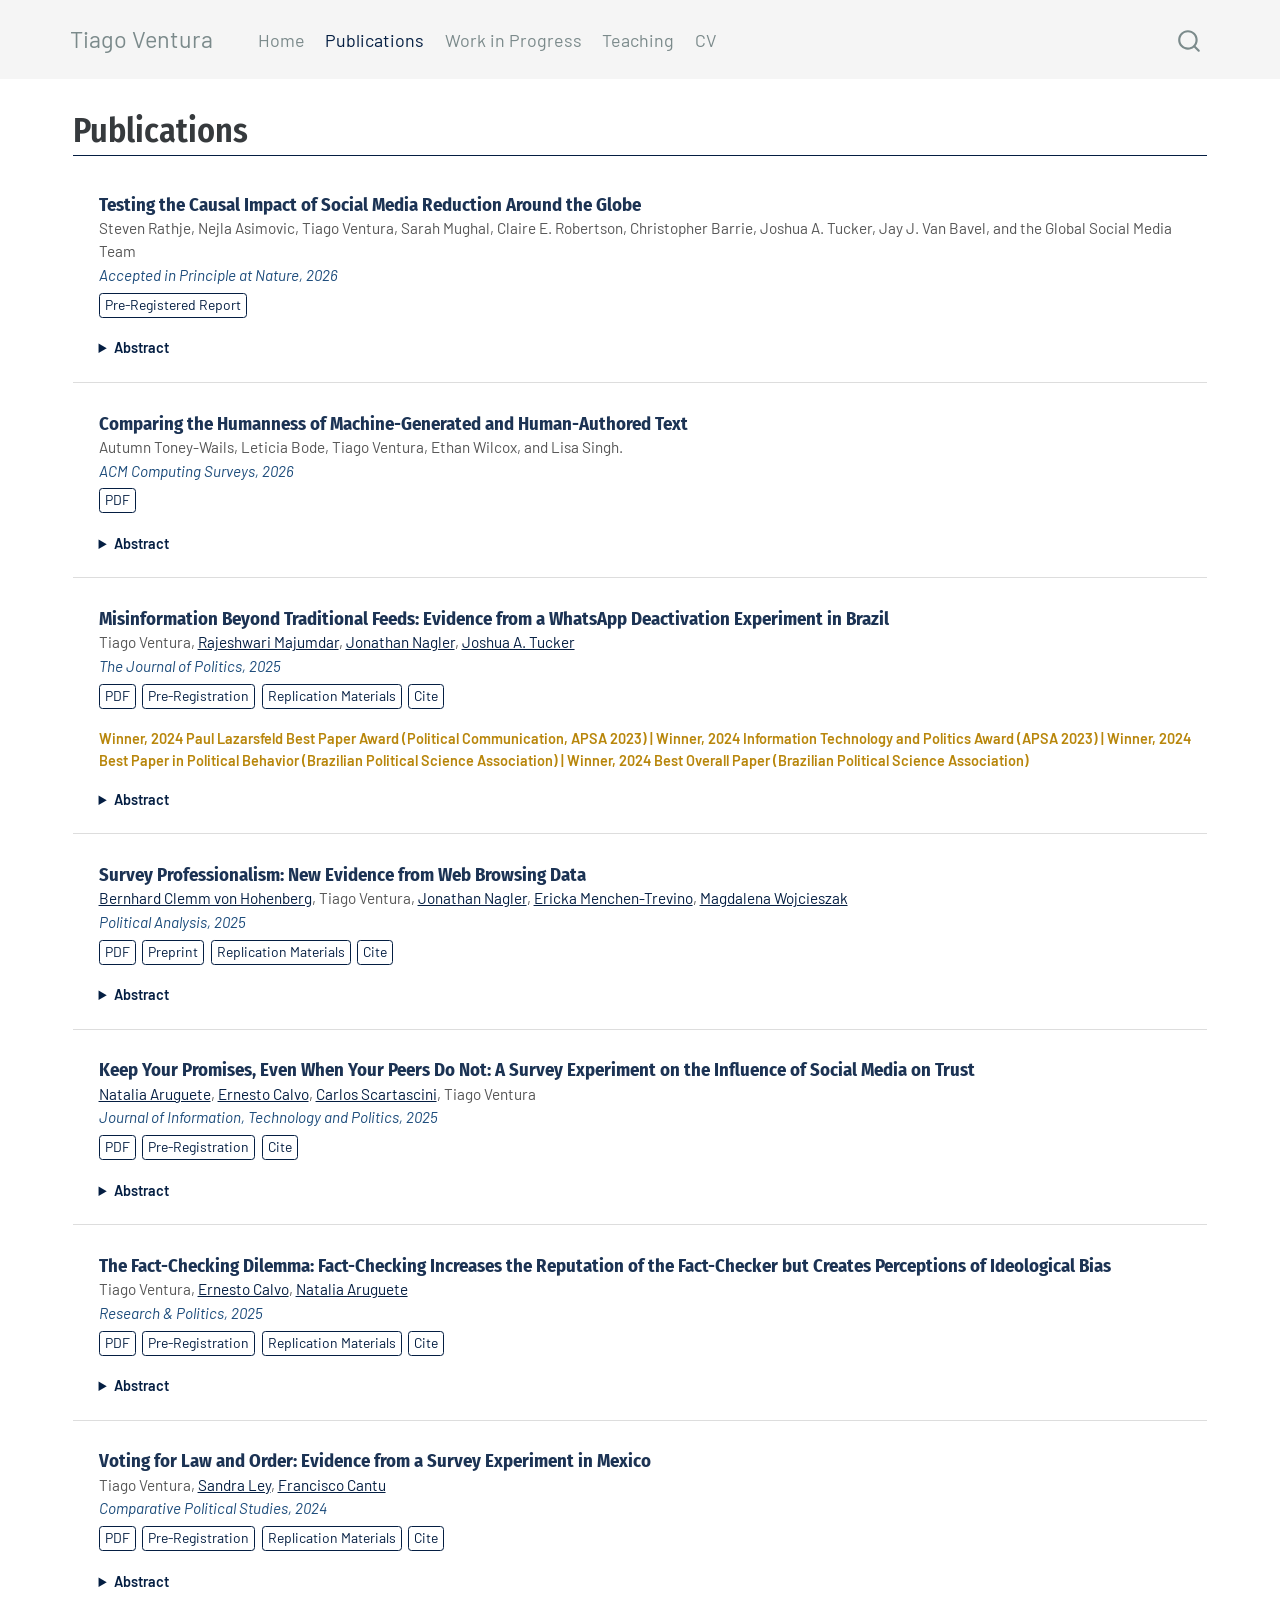
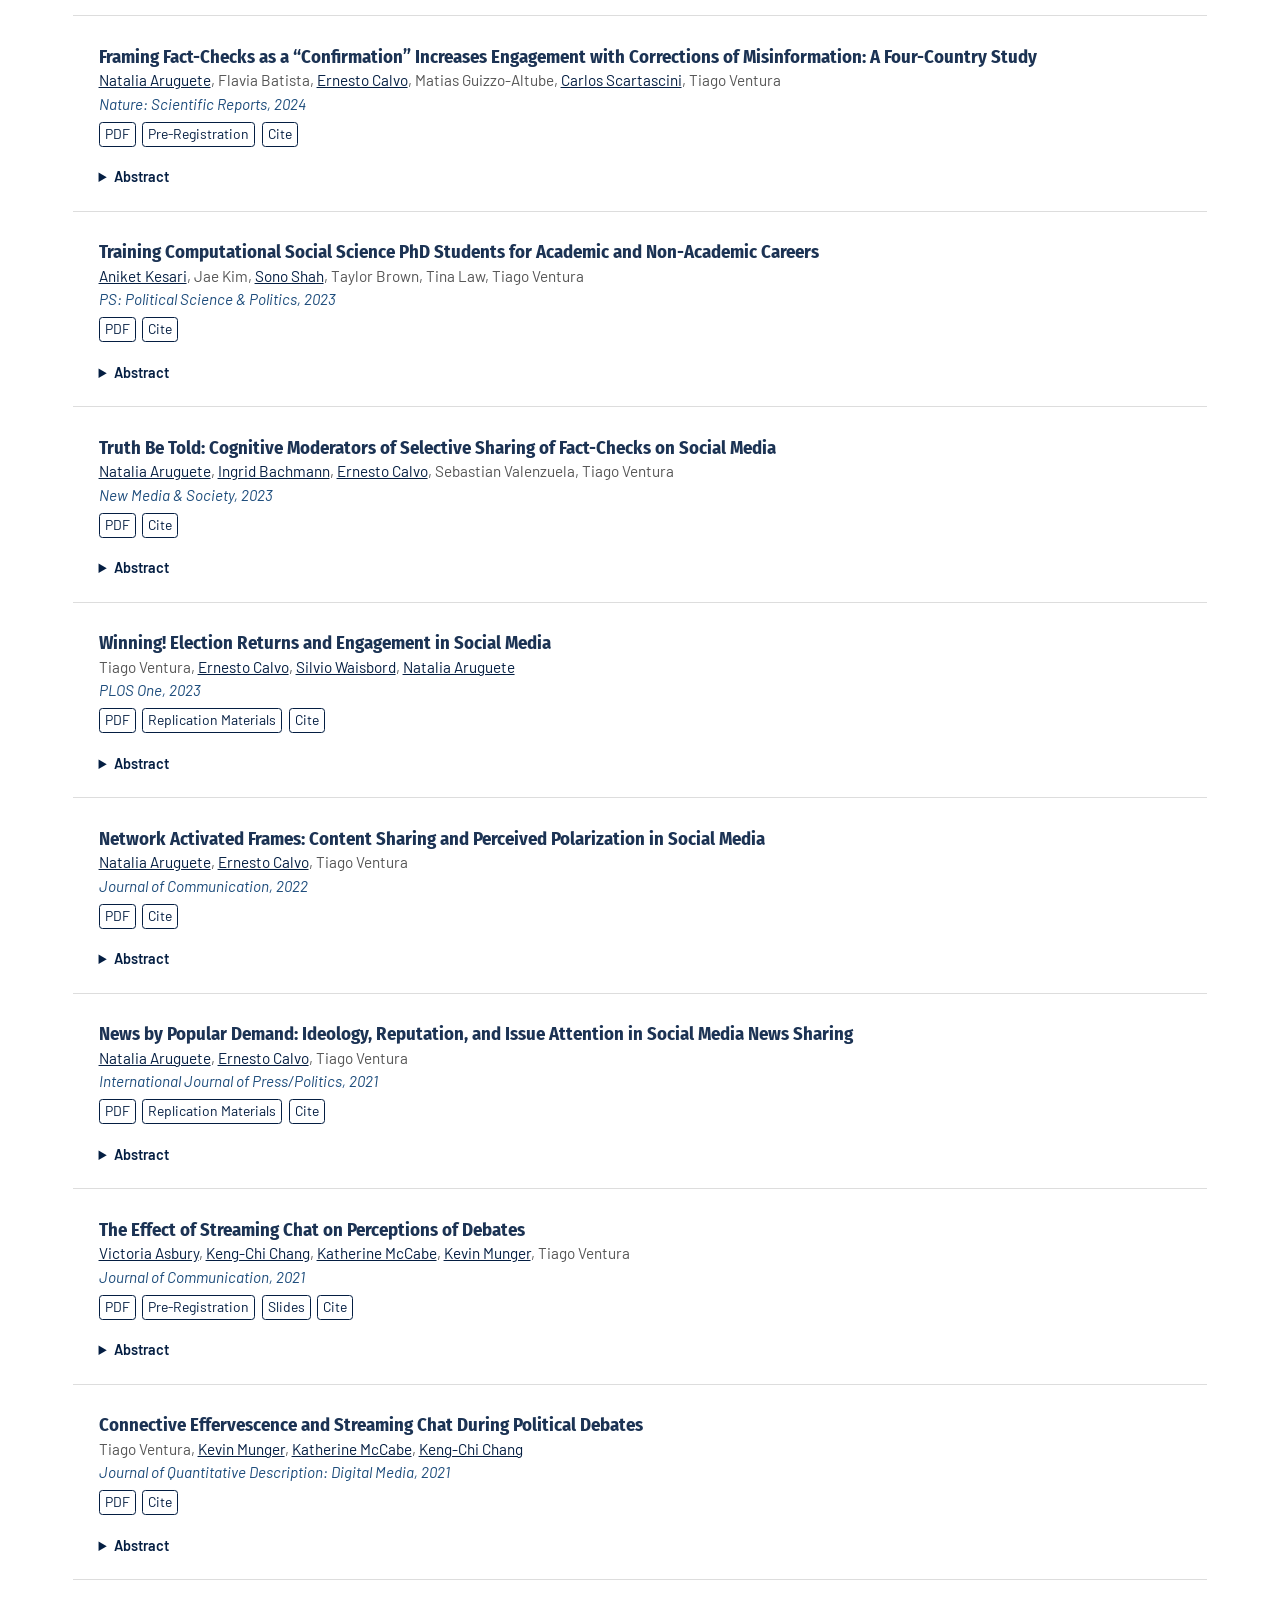
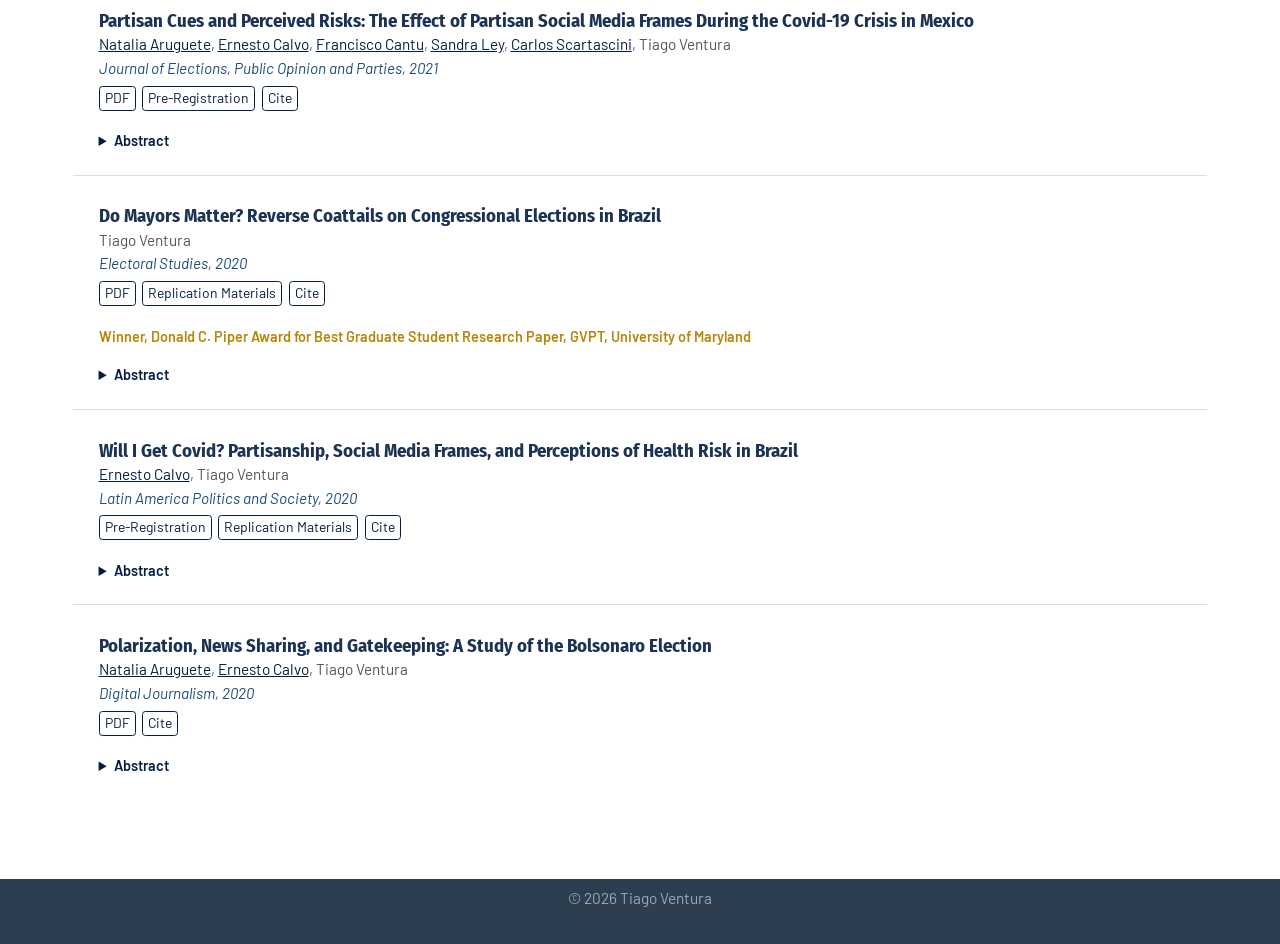
==== commit cc540a89: "photo" ====
--- a/docs/publications/index.html
+++ b/docs/publications/index.html
@@ -166,10 +166,10 @@
 <p>Autumn Toney-Wails, Leticia Bode, Tiago Ventura, Ethan Wilcox, and Lisa Singh.</p>
 </div>
 <div class="pub-venue">
-<p>Forthcoming at ACM Computing Surveys, 2026</p>
-</div>
-<div class="pub-links">
-<p><a href="" target="_blank">PDF</a></p>
+<p>ACM Computing Surveys, 2026</p>
+</div>
+<div class="pub-links">
+<p><a href="https://dl.acm.org/doi/10.1145/3806206" target="_blank">PDF</a></p>
 </div>
 <details class="pub-abstract-toggle">
 <summary>
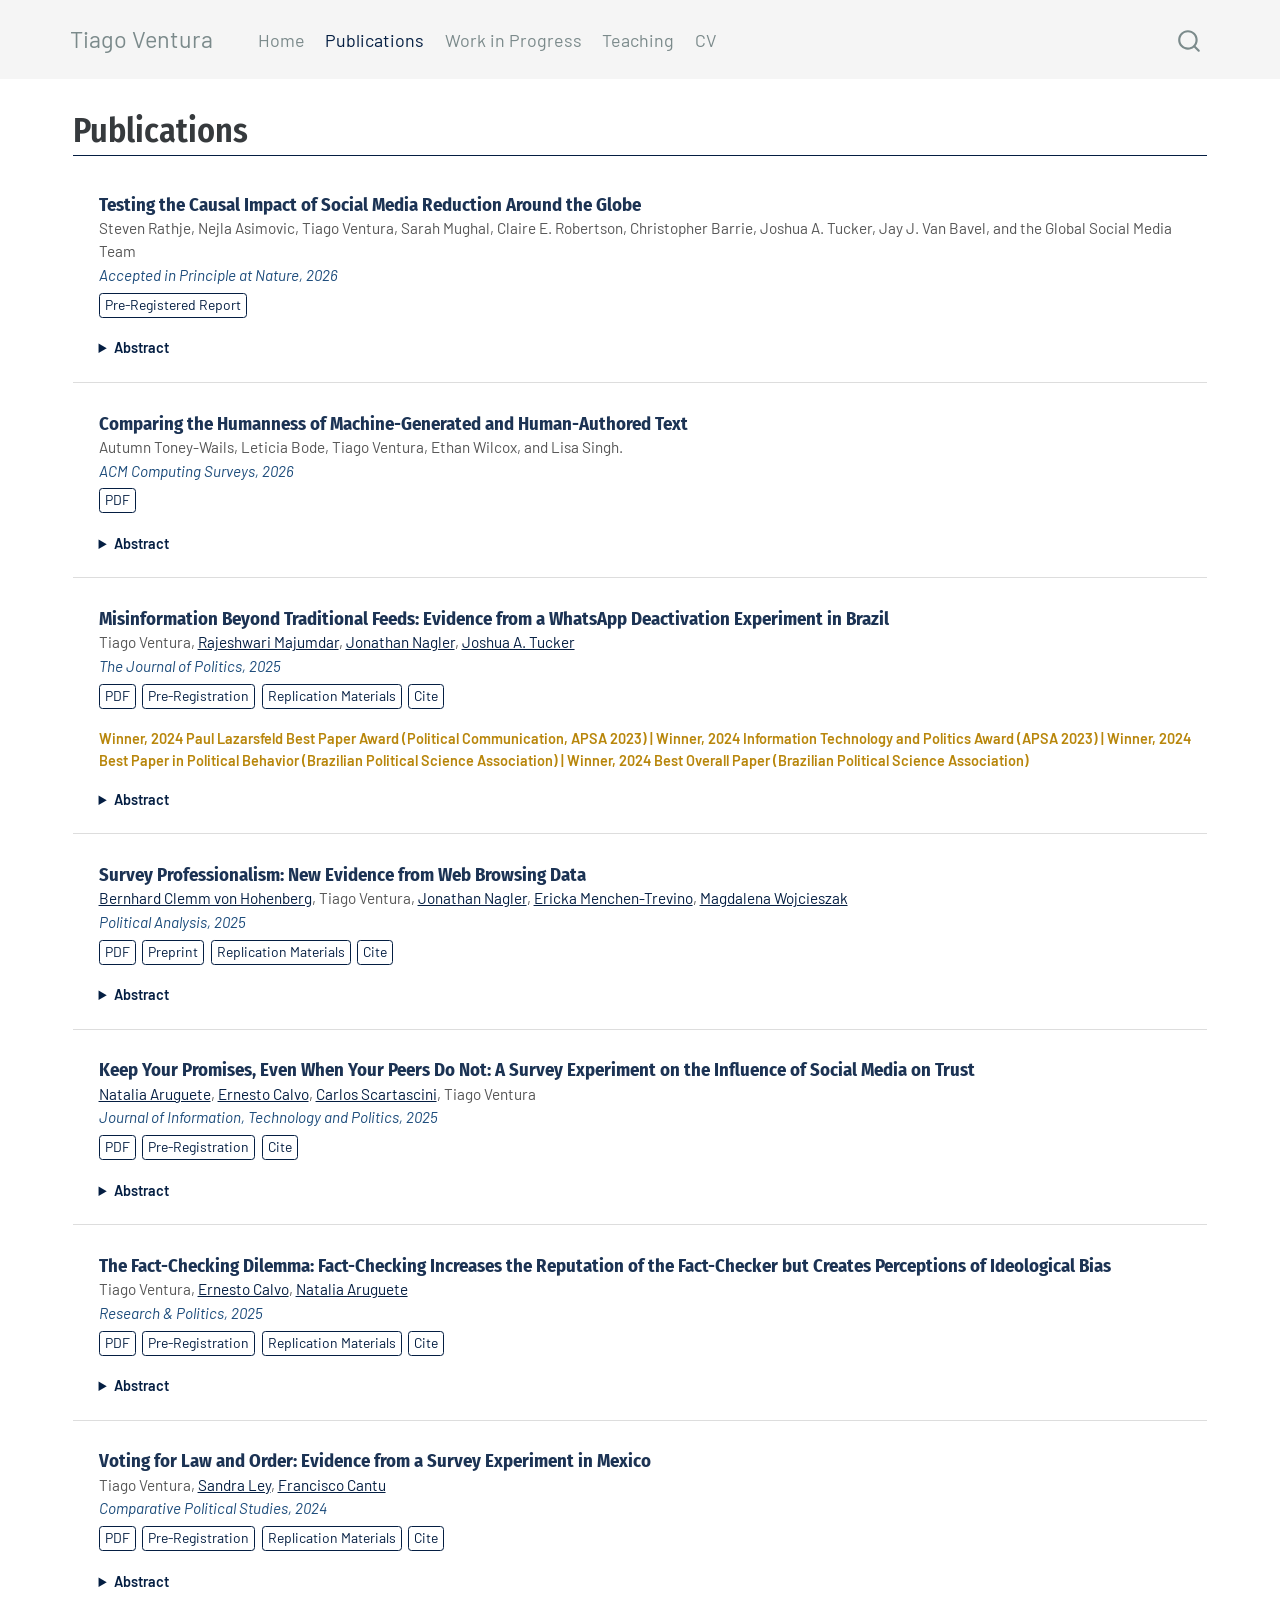
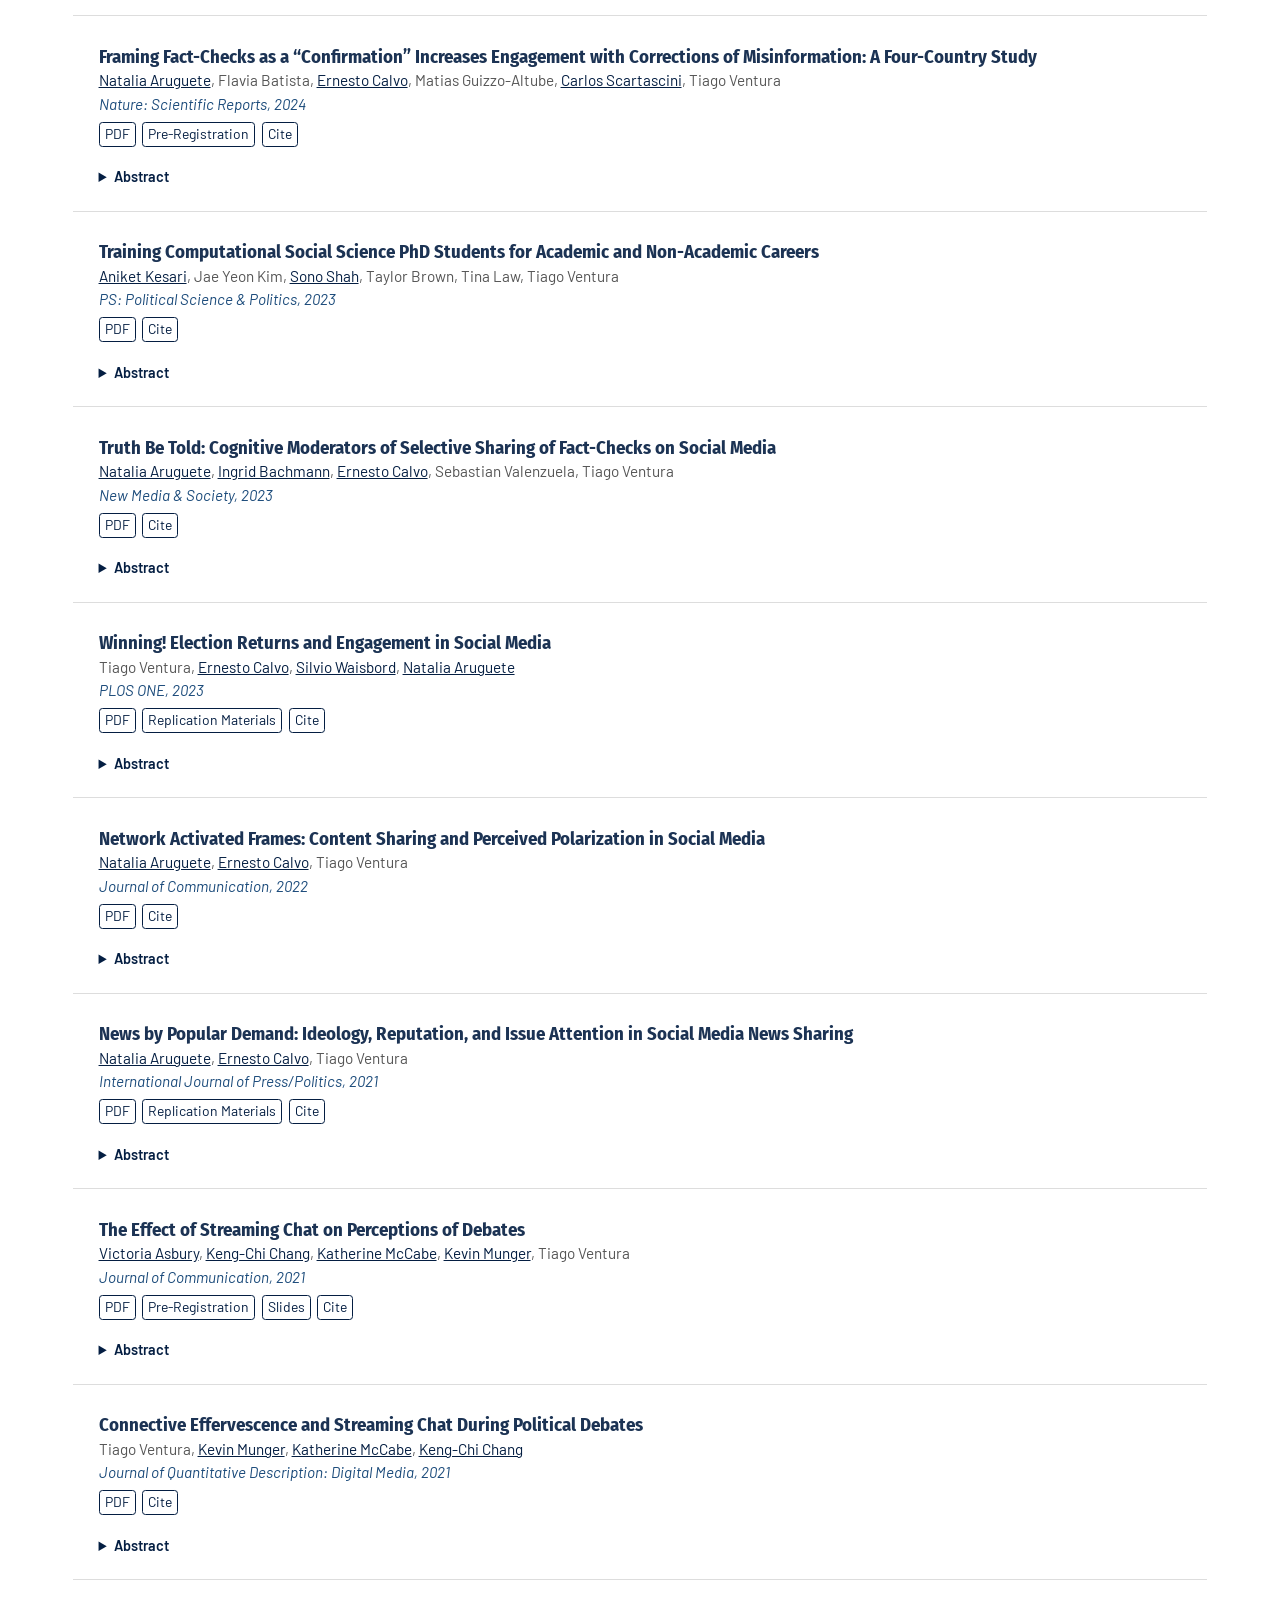
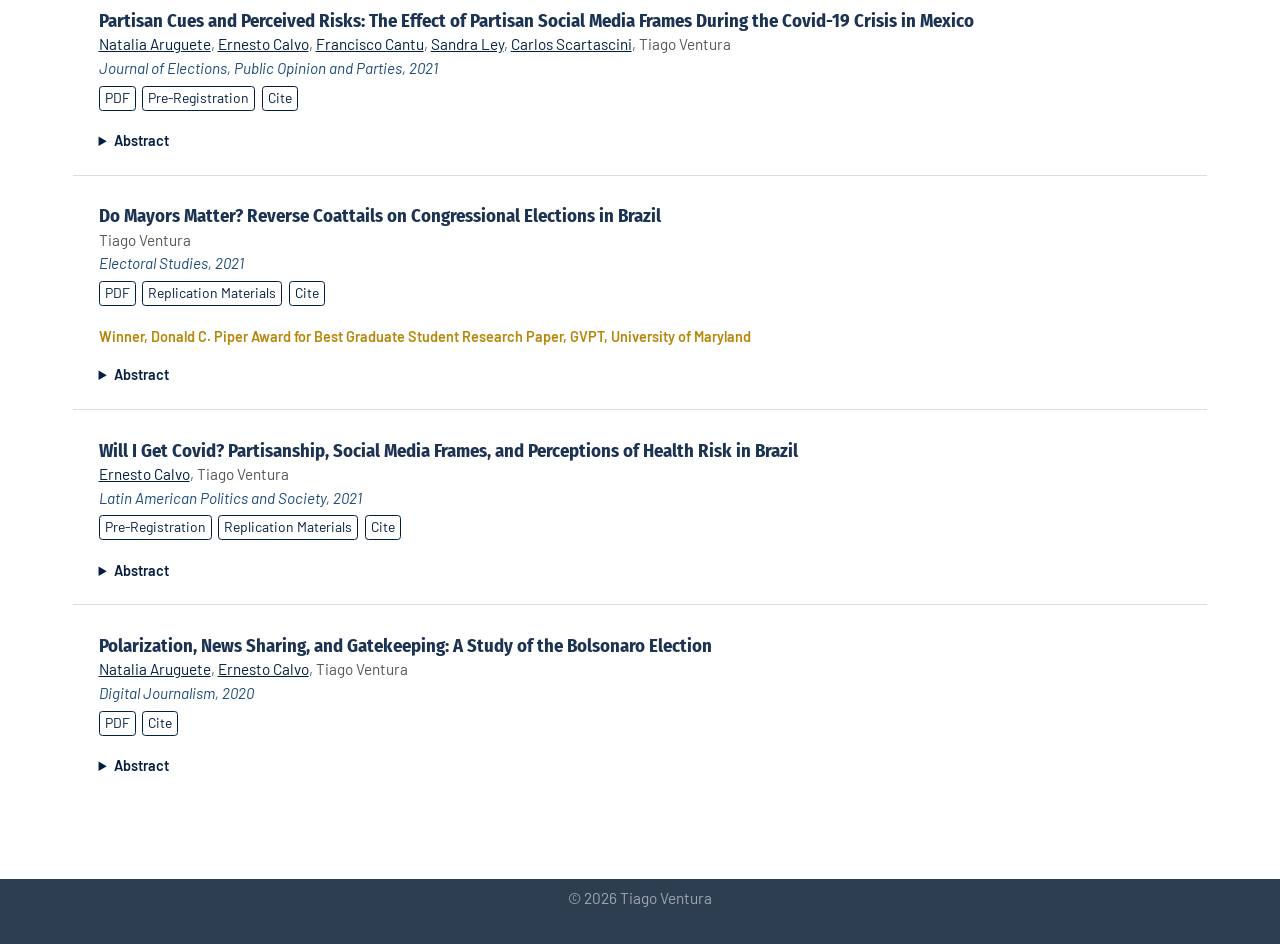
==== commit f06ba907: "Pre-submission fixes: current CV, MPSA 2026, NHB spelling, Bisbee, AI in bio, CSMaP rename, pub year" ====
--- a/docs/publications/index.html
+++ b/docs/publications/index.html
@@ -220,7 +220,7 @@
 <section id="keep-your-promises-even-when-your-peers-do-not-a-survey-experiment-on-the-influence-of-social-media-on-trust" class="level3 pub-entry">
 <h3 class="anchored" data-anchor-id="keep-your-promises-even-when-your-peers-do-not-a-survey-experiment-on-the-influence-of-social-media-on-trust">Keep Your Promises, Even When Your Peers Do Not: A Survey Experiment on the Influence of Social Media on Trust</h3>
 <div class="pub-authors">
-<p><a href="https://scholar.google.com/citations?user=rBKBOHkAAAAJ" target="_blank">Natalia Aruguete</a>, <a href="https://gvpt.umd.edu/facultyprofile/calvo/ernesto" target="_blank">Ernesto Calvo</a>, <a href="https://www.cscartascini.org/" target="_blank">Carlos Scartascini</a>, Tiago Ventura</p>
+<p><a href="https://scholar.google.com/citations?user=Yh3tHvYAAAAJ" target="_blank">Natalia Aruguete</a>, <a href="https://gvpt.umd.edu/facultyprofile/calvo/ernesto" target="_blank">Ernesto Calvo</a>, <a href="https://www.cscartascini.org/" target="_blank">Carlos Scartascini</a>, Tiago Ventura</p>
 </div>
 <div class="pub-venue">
 <p>Journal of Information, Technology and Politics, 2025</p>
@@ -238,7 +238,7 @@
 <section id="the-fact-checking-dilemma-fact-checking-increases-the-reputation-of-the-fact-checker-but-creates-perceptions-of-ideological-bias" class="level3 pub-entry">
 <h3 class="anchored" data-anchor-id="the-fact-checking-dilemma-fact-checking-increases-the-reputation-of-the-fact-checker-but-creates-perceptions-of-ideological-bias">The Fact-Checking Dilemma: Fact-Checking Increases the Reputation of the Fact-Checker but Creates Perceptions of Ideological Bias</h3>
 <div class="pub-authors">
-<p>Tiago Ventura, <a href="https://gvpt.umd.edu/facultyprofile/calvo/ernesto" target="_blank">Ernesto Calvo</a>, <a href="https://scholar.google.com/citations?user=rBKBOHkAAAAJ" target="_blank">Natalia Aruguete</a></p>
+<p>Tiago Ventura, <a href="https://gvpt.umd.edu/facultyprofile/calvo/ernesto" target="_blank">Ernesto Calvo</a>, <a href="https://scholar.google.com/citations?user=Yh3tHvYAAAAJ" target="_blank">Natalia Aruguete</a></p>
 </div>
 <div class="pub-venue">
 <p>Research &amp; Politics, 2025</p>
@@ -274,7 +274,7 @@
 <section id="framing-fact-checks-as-a-confirmation-increases-engagement-with-corrections-of-misinformation-a-four-country-study" class="level3 pub-entry">
 <h3 class="anchored" data-anchor-id="framing-fact-checks-as-a-confirmation-increases-engagement-with-corrections-of-misinformation-a-four-country-study">Framing Fact-Checks as a “Confirmation” Increases Engagement with Corrections of Misinformation: A Four-Country Study</h3>
 <div class="pub-authors">
-<p><a href="https://scholar.google.com/citations?user=rBKBOHkAAAAJ" target="_blank">Natalia Aruguete</a>, Flavia Batista, <a href="https://gvpt.umd.edu/facultyprofile/calvo/ernesto" target="_blank">Ernesto Calvo</a>, Matias Guizzo-Altube, <a href="https://www.cscartascini.org/" target="_blank">Carlos Scartascini</a>, Tiago Ventura</p>
+<p><a href="https://scholar.google.com/citations?user=Yh3tHvYAAAAJ" target="_blank">Natalia Aruguete</a>, Flavia Batista, <a href="https://gvpt.umd.edu/facultyprofile/calvo/ernesto" target="_blank">Ernesto Calvo</a>, Matias Guizzo-Altube, <a href="https://www.cscartascini.org/" target="_blank">Carlos Scartascini</a>, Tiago Ventura</p>
 </div>
 <div class="pub-venue">
 <p>Nature: Scientific Reports, 2024</p>
@@ -292,7 +292,7 @@
 <section id="training-computational-social-science-phd-students-for-academic-and-non-academic-careers" class="level3 pub-entry">
 <h3 class="anchored" data-anchor-id="training-computational-social-science-phd-students-for-academic-and-non-academic-careers">Training Computational Social Science PhD Students for Academic and Non-Academic Careers</h3>
 <div class="pub-authors">
-<p><a href="https://www.aniketkesari.com/" target="_blank">Aniket Kesari</a>, Jae Kim, <a href="https://www.sonoshah.com/" target="_blank">Sono Shah</a>, Taylor Brown, Tina Law, Tiago Ventura</p>
+<p><a href="https://www.aniketkesari.com/" target="_blank">Aniket Kesari</a>, Jae Yeon Kim, <a href="https://www.sonoshah.com/" target="_blank">Sono Shah</a>, Taylor Brown, Tina Law, Tiago Ventura</p>
 </div>
 <div class="pub-venue">
 <p>PS: Political Science &amp; Politics, 2023</p>
@@ -310,7 +310,7 @@
 <section id="truth-be-told-cognitive-moderators-of-selective-sharing-of-fact-checks-on-social-media" class="level3 pub-entry">
 <h3 class="anchored" data-anchor-id="truth-be-told-cognitive-moderators-of-selective-sharing-of-fact-checks-on-social-media">Truth Be Told: Cognitive Moderators of Selective Sharing of Fact-Checks on Social Media</h3>
 <div class="pub-authors">
-<p><a href="https://scholar.google.com/citations?user=rBKBOHkAAAAJ" target="_blank">Natalia Aruguete</a>, <a href="https://comunicaciones.uc.cl/facultad/personas/ingrid-bachmann-caceres/" target="_blank">Ingrid Bachmann</a>, <a href="https://gvpt.umd.edu/facultyprofile/calvo/ernesto" target="_blank">Ernesto Calvo</a>, Sebastian Valenzuela, Tiago Ventura</p>
+<p><a href="https://scholar.google.com/citations?user=Yh3tHvYAAAAJ" target="_blank">Natalia Aruguete</a>, <a href="https://comunicaciones.uc.cl/facultad/personas/ingrid-bachmann-caceres/" target="_blank">Ingrid Bachmann</a>, <a href="https://gvpt.umd.edu/facultyprofile/calvo/ernesto" target="_blank">Ernesto Calvo</a>, Sebastian Valenzuela, Tiago Ventura</p>
 </div>
 <div class="pub-venue">
 <p>New Media &amp; Society, 2023</p>
@@ -328,10 +328,10 @@
 <section id="winning-election-returns-and-engagement-in-social-media" class="level3 pub-entry">
 <h3 class="anchored" data-anchor-id="winning-election-returns-and-engagement-in-social-media">Winning! Election Returns and Engagement in Social Media</h3>
 <div class="pub-authors">
-<p>Tiago Ventura, <a href="https://gvpt.umd.edu/facultyprofile/calvo/ernesto" target="_blank">Ernesto Calvo</a>, <a href="https://smpa.gwu.edu/silvio-waisbord" target="_blank">Silvio Waisbord</a>, <a href="https://scholar.google.com/citations?user=rBKBOHkAAAAJ" target="_blank">Natalia Aruguete</a></p>
-</div>
-<div class="pub-venue">
-<p>PLOS One, 2023</p>
+<p>Tiago Ventura, <a href="https://gvpt.umd.edu/facultyprofile/calvo/ernesto" target="_blank">Ernesto Calvo</a>, <a href="https://smpa.gwu.edu/silvio-waisbord" target="_blank">Silvio Waisbord</a>, <a href="https://scholar.google.com/citations?user=Yh3tHvYAAAAJ" target="_blank">Natalia Aruguete</a></p>
+</div>
+<div class="pub-venue">
+<p>PLOS ONE, 2023</p>
 </div>
 <div class="pub-links">
 <p><a href="https://journals.plos.org/plosone/article?id=10.1371/journal.pone.0281475" target="_blank">PDF</a> <a href="https://github.com/TiagoVentura/winning_plosone" target="_blank">Replication Materials</a> <a href="../files/bib/ventura2023winning.bib">Cite</a></p>
@@ -346,7 +346,7 @@
 <section id="network-activated-frames-content-sharing-and-perceived-polarization-in-social-media" class="level3 pub-entry">
 <h3 class="anchored" data-anchor-id="network-activated-frames-content-sharing-and-perceived-polarization-in-social-media">Network Activated Frames: Content Sharing and Perceived Polarization in Social Media</h3>
 <div class="pub-authors">
-<p><a href="https://scholar.google.com/citations?user=rBKBOHkAAAAJ" target="_blank">Natalia Aruguete</a>, <a href="https://gvpt.umd.edu/facultyprofile/calvo/ernesto" target="_blank">Ernesto Calvo</a>, Tiago Ventura</p>
+<p><a href="https://scholar.google.com/citations?user=Yh3tHvYAAAAJ" target="_blank">Natalia Aruguete</a>, <a href="https://gvpt.umd.edu/facultyprofile/calvo/ernesto" target="_blank">Ernesto Calvo</a>, Tiago Ventura</p>
 </div>
 <div class="pub-venue">
 <p>Journal of Communication, 2022</p>
@@ -364,7 +364,7 @@
 <section id="news-by-popular-demand-ideology-reputation-and-issue-attention-in-social-media-news-sharing" class="level3 pub-entry">
 <h3 class="anchored" data-anchor-id="news-by-popular-demand-ideology-reputation-and-issue-attention-in-social-media-news-sharing">News by Popular Demand: Ideology, Reputation, and Issue Attention in Social Media News Sharing</h3>
 <div class="pub-authors">
-<p><a href="https://scholar.google.com/citations?user=rBKBOHkAAAAJ" target="_blank">Natalia Aruguete</a>, <a href="https://gvpt.umd.edu/facultyprofile/calvo/ernesto" target="_blank">Ernesto Calvo</a>, Tiago Ventura</p>
+<p><a href="https://scholar.google.com/citations?user=Yh3tHvYAAAAJ" target="_blank">Natalia Aruguete</a>, <a href="https://gvpt.umd.edu/facultyprofile/calvo/ernesto" target="_blank">Ernesto Calvo</a>, Tiago Ventura</p>
 </div>
 <div class="pub-venue">
 <p>International Journal of Press/Politics, 2021</p>
@@ -418,7 +418,7 @@
 <section id="partisan-cues-and-perceived-risks-the-effect-of-partisan-social-media-frames-during-the-covid-19-crisis-in-mexico" class="level3 pub-entry">
 <h3 class="anchored" data-anchor-id="partisan-cues-and-perceived-risks-the-effect-of-partisan-social-media-frames-during-the-covid-19-crisis-in-mexico">Partisan Cues and Perceived Risks: The Effect of Partisan Social Media Frames During the Covid-19 Crisis in Mexico</h3>
 <div class="pub-authors">
-<p><a href="https://scholar.google.com/citations?user=rBKBOHkAAAAJ" target="_blank">Natalia Aruguete</a>, <a href="https://gvpt.umd.edu/facultyprofile/calvo/ernesto" target="_blank">Ernesto Calvo</a>, <a href="https://franciscocantu.github.io/" target="_blank">Francisco Cantu</a>, <a href="https://sandraley.net/" target="_blank">Sandra Ley</a>, <a href="https://www.cscartascini.org/" target="_blank">Carlos Scartascini</a>, Tiago Ventura</p>
+<p><a href="https://scholar.google.com/citations?user=Yh3tHvYAAAAJ" target="_blank">Natalia Aruguete</a>, <a href="https://gvpt.umd.edu/facultyprofile/calvo/ernesto" target="_blank">Ernesto Calvo</a>, <a href="https://franciscocantu.github.io/" target="_blank">Francisco Cantu</a>, <a href="https://sandraley.net/" target="_blank">Sandra Ley</a>, <a href="https://www.cscartascini.org/" target="_blank">Carlos Scartascini</a>, Tiago Ventura</p>
 </div>
 <div class="pub-venue">
 <p>Journal of Elections, Public Opinion and Parties, 2021</p>
@@ -439,7 +439,7 @@
 <p>Tiago Ventura</p>
 </div>
 <div class="pub-venue">
-<p>Electoral Studies, 2020</p>
+<p>Electoral Studies, 2021</p>
 </div>
 <div class="pub-links">
 <p><a href="https://www.sciencedirect.com/science/article/pii/S0261379420301219?dgcid=author" target="_blank">PDF</a> <a href="https://github.com/TiagoVentura/ventura_jels_2021" target="_blank">Replication Materials</a> <a href="../files/bib/ventura2020mayors.bib">Cite</a></p>
@@ -460,7 +460,7 @@
 <p><a href="https://gvpt.umd.edu/facultyprofile/calvo/ernesto" target="_blank">Ernesto Calvo</a>, Tiago Ventura</p>
 </div>
 <div class="pub-venue">
-<p>Latin America Politics and Society, 2020</p>
+<p>Latin American Politics and Society, 2021</p>
 </div>
 <div class="pub-links">
 <p><a href="https://osf.io/gjcvn/" target="_blank">Pre-Registration</a> <a href="https://github.com/TiagoVentura/Calvo_Ventura_LAPS_2021" target="_blank">Replication Materials</a> <a href="../files/bib/calvo2020covid.bib">Cite</a></p>
@@ -475,7 +475,7 @@
 <section id="polarization-news-sharing-and-gatekeeping-a-study-of-the-bolsonaro-election" class="level3 pub-entry">
 <h3 class="anchored" data-anchor-id="polarization-news-sharing-and-gatekeeping-a-study-of-the-bolsonaro-election">Polarization, News Sharing, and Gatekeeping: A Study of the Bolsonaro Election</h3>
 <div class="pub-authors">
-<p><a href="https://scholar.google.com/citations?user=rBKBOHkAAAAJ" target="_blank">Natalia Aruguete</a>, <a href="https://gvpt.umd.edu/facultyprofile/calvo/ernesto" target="_blank">Ernesto Calvo</a>, Tiago Ventura</p>
+<p><a href="https://scholar.google.com/citations?user=Yh3tHvYAAAAJ" target="_blank">Natalia Aruguete</a>, <a href="https://gvpt.umd.edu/facultyprofile/calvo/ernesto" target="_blank">Ernesto Calvo</a>, Tiago Ventura</p>
 </div>
 <div class="pub-venue">
 <p>Digital Journalism, 2020</p>
